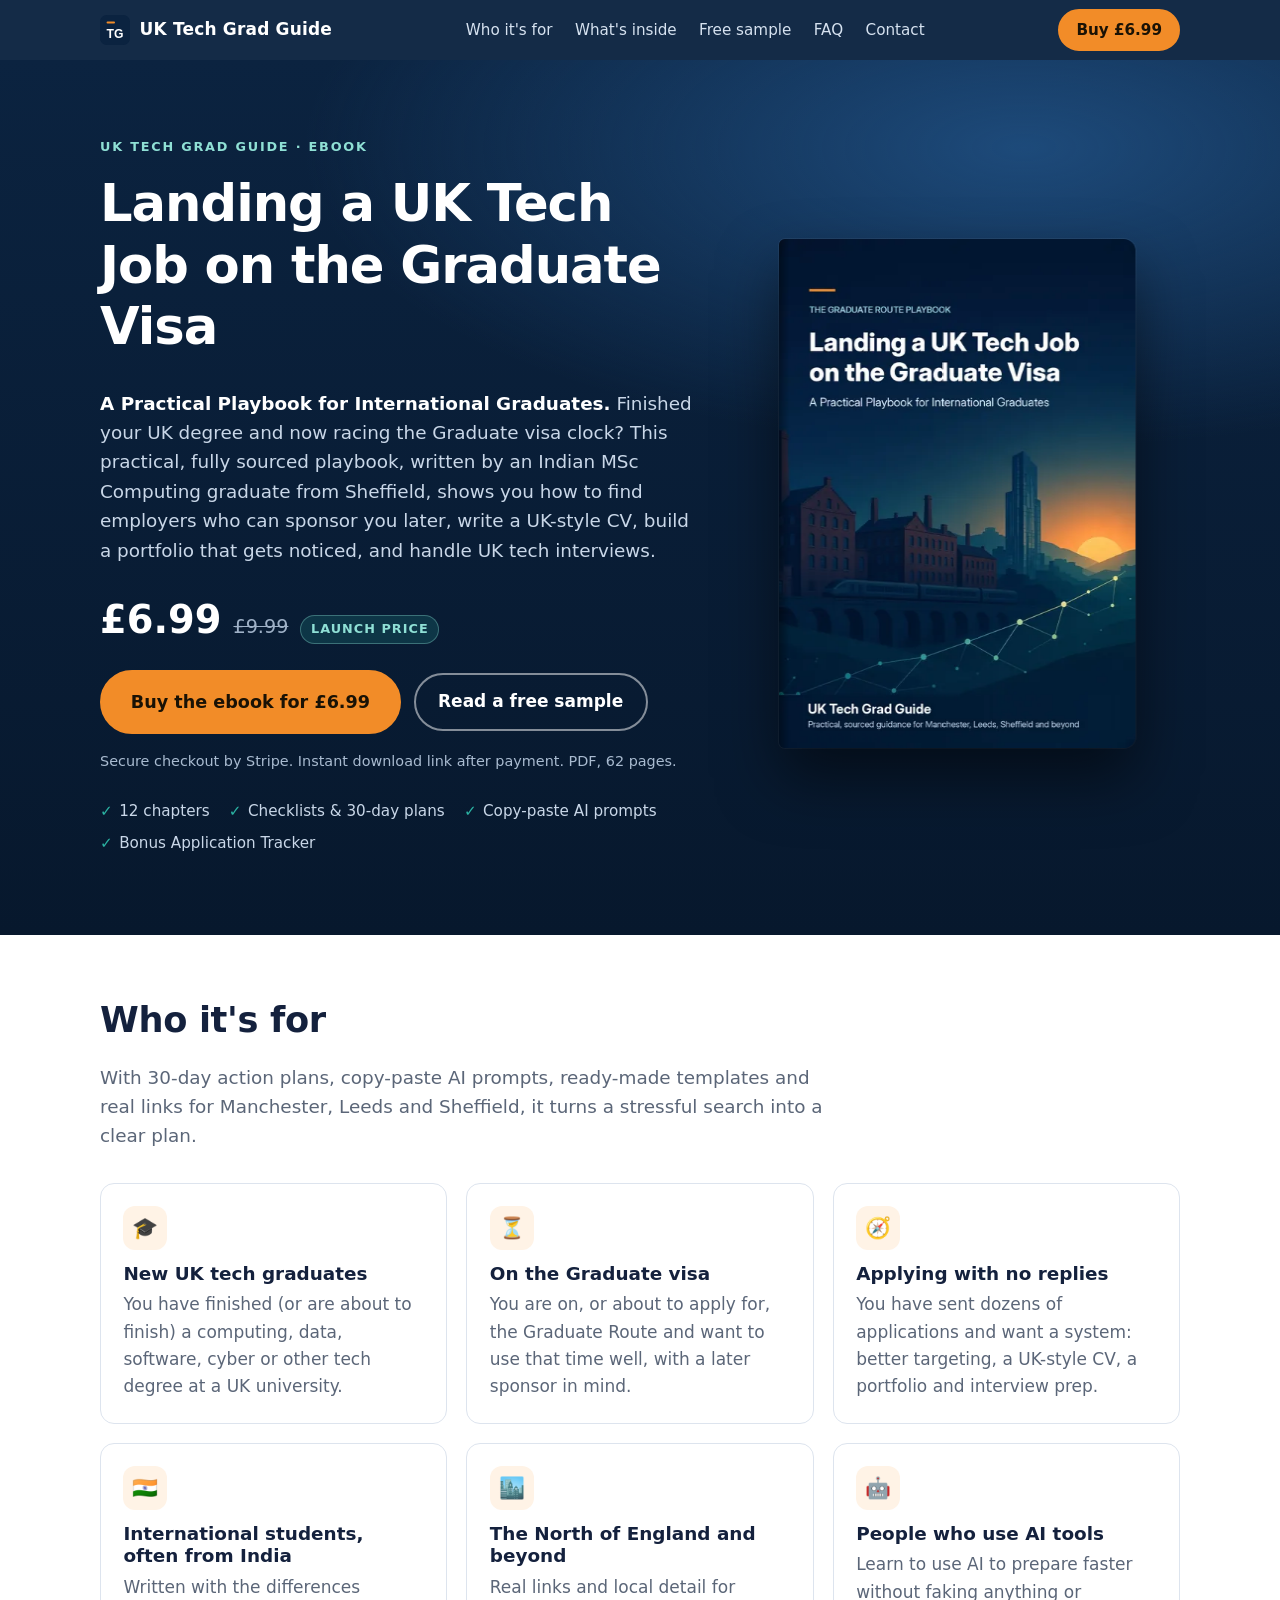
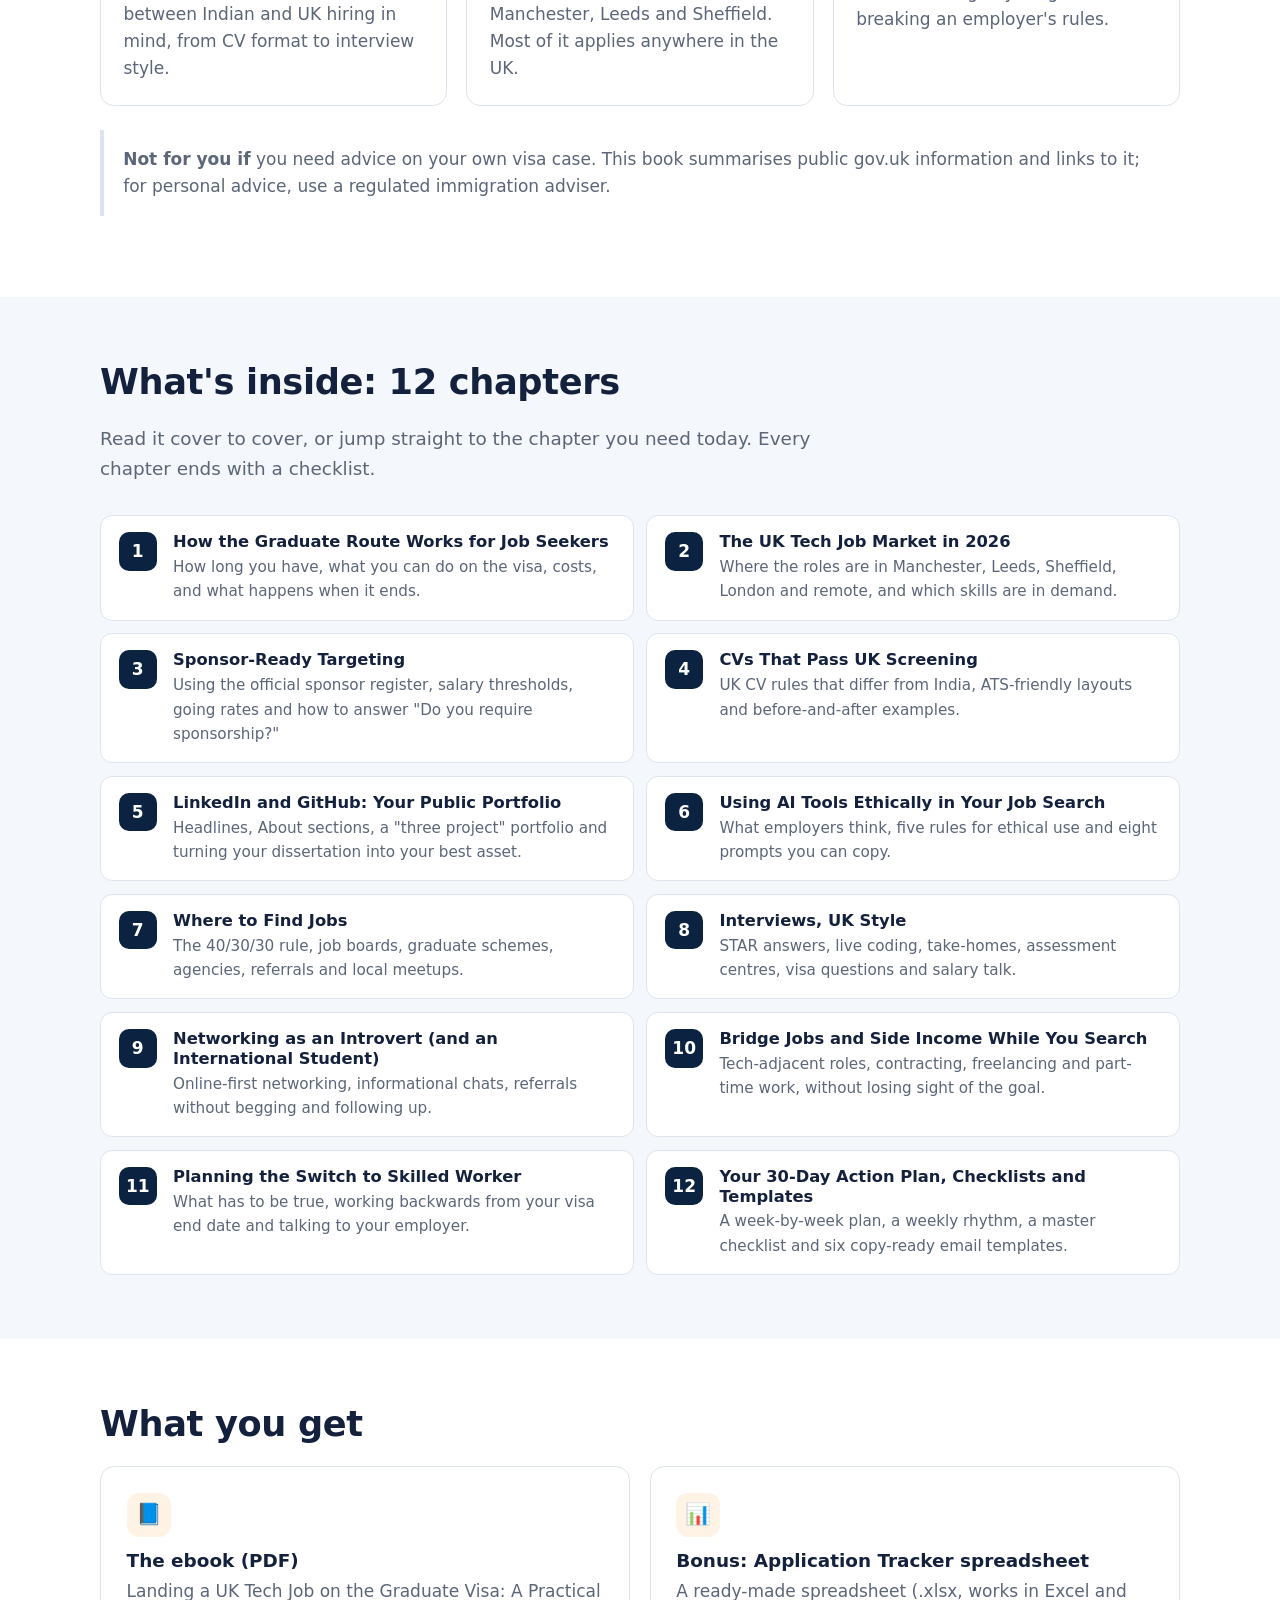
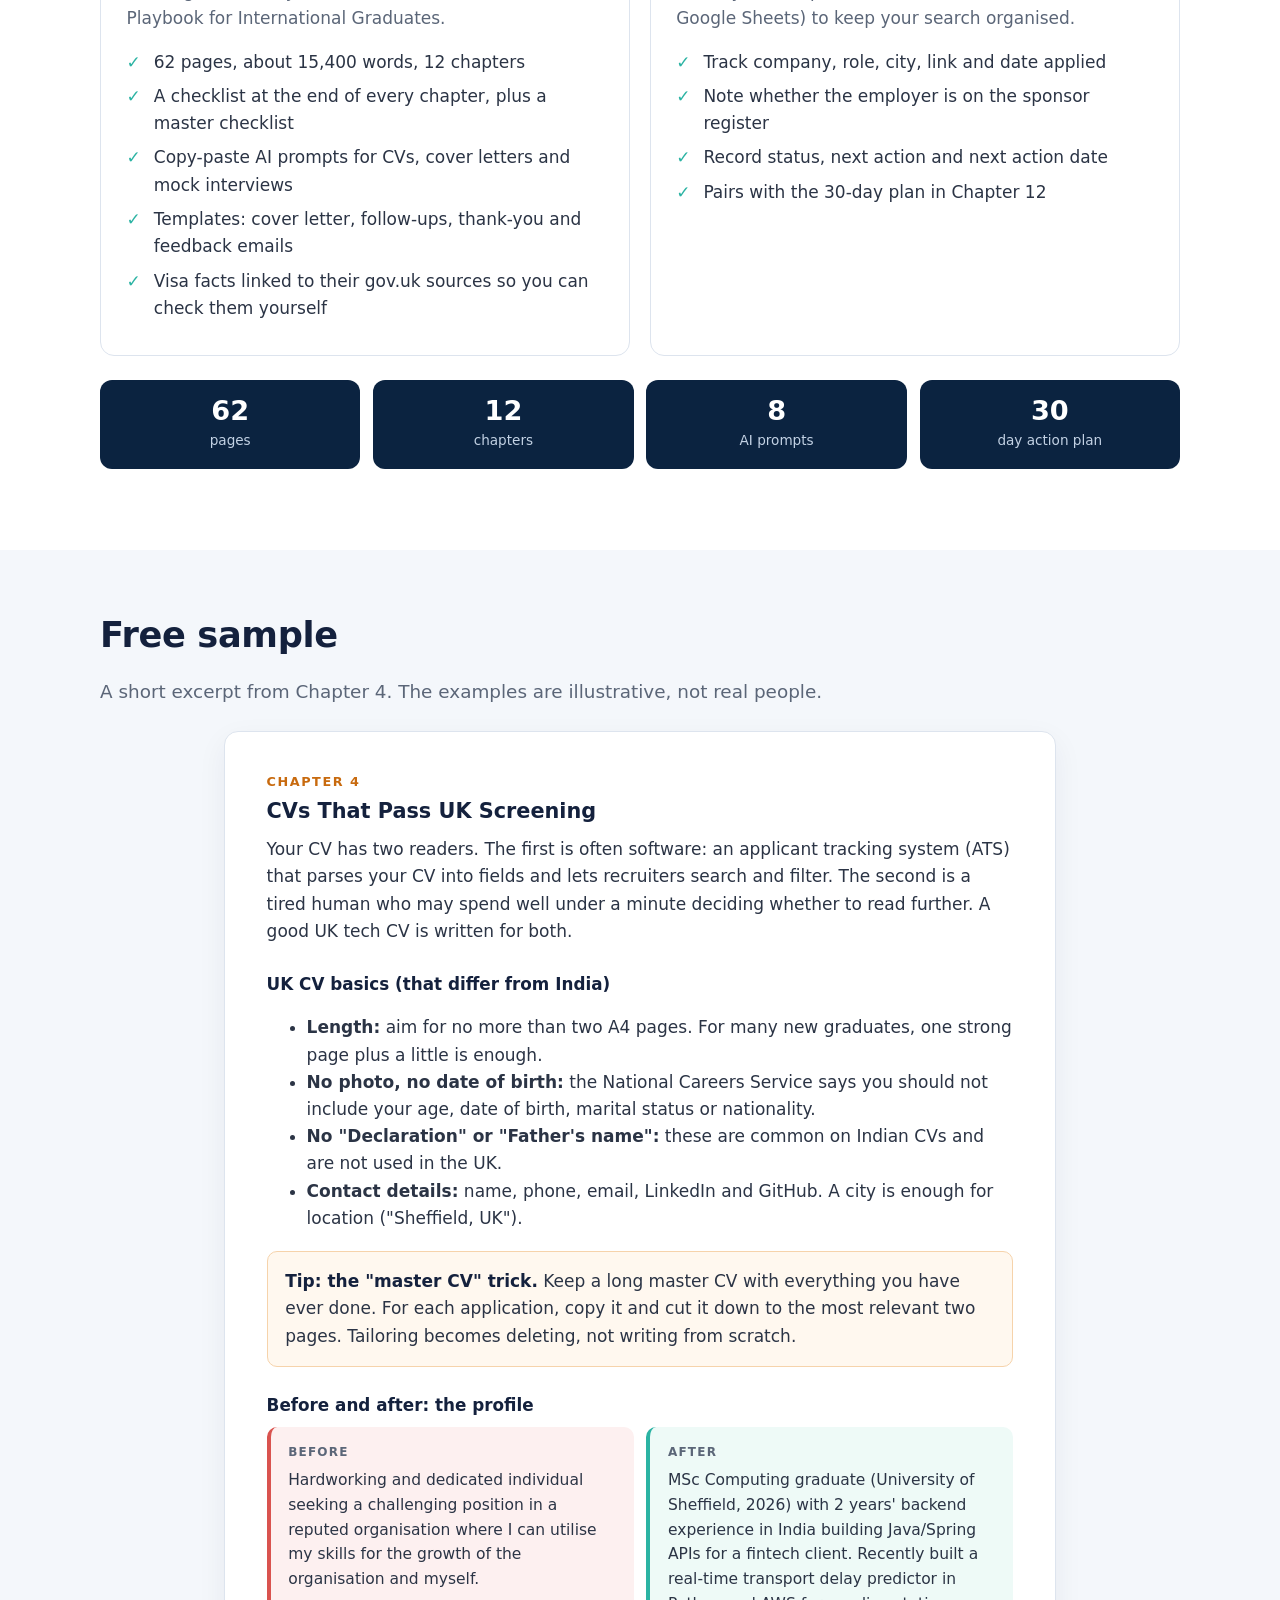
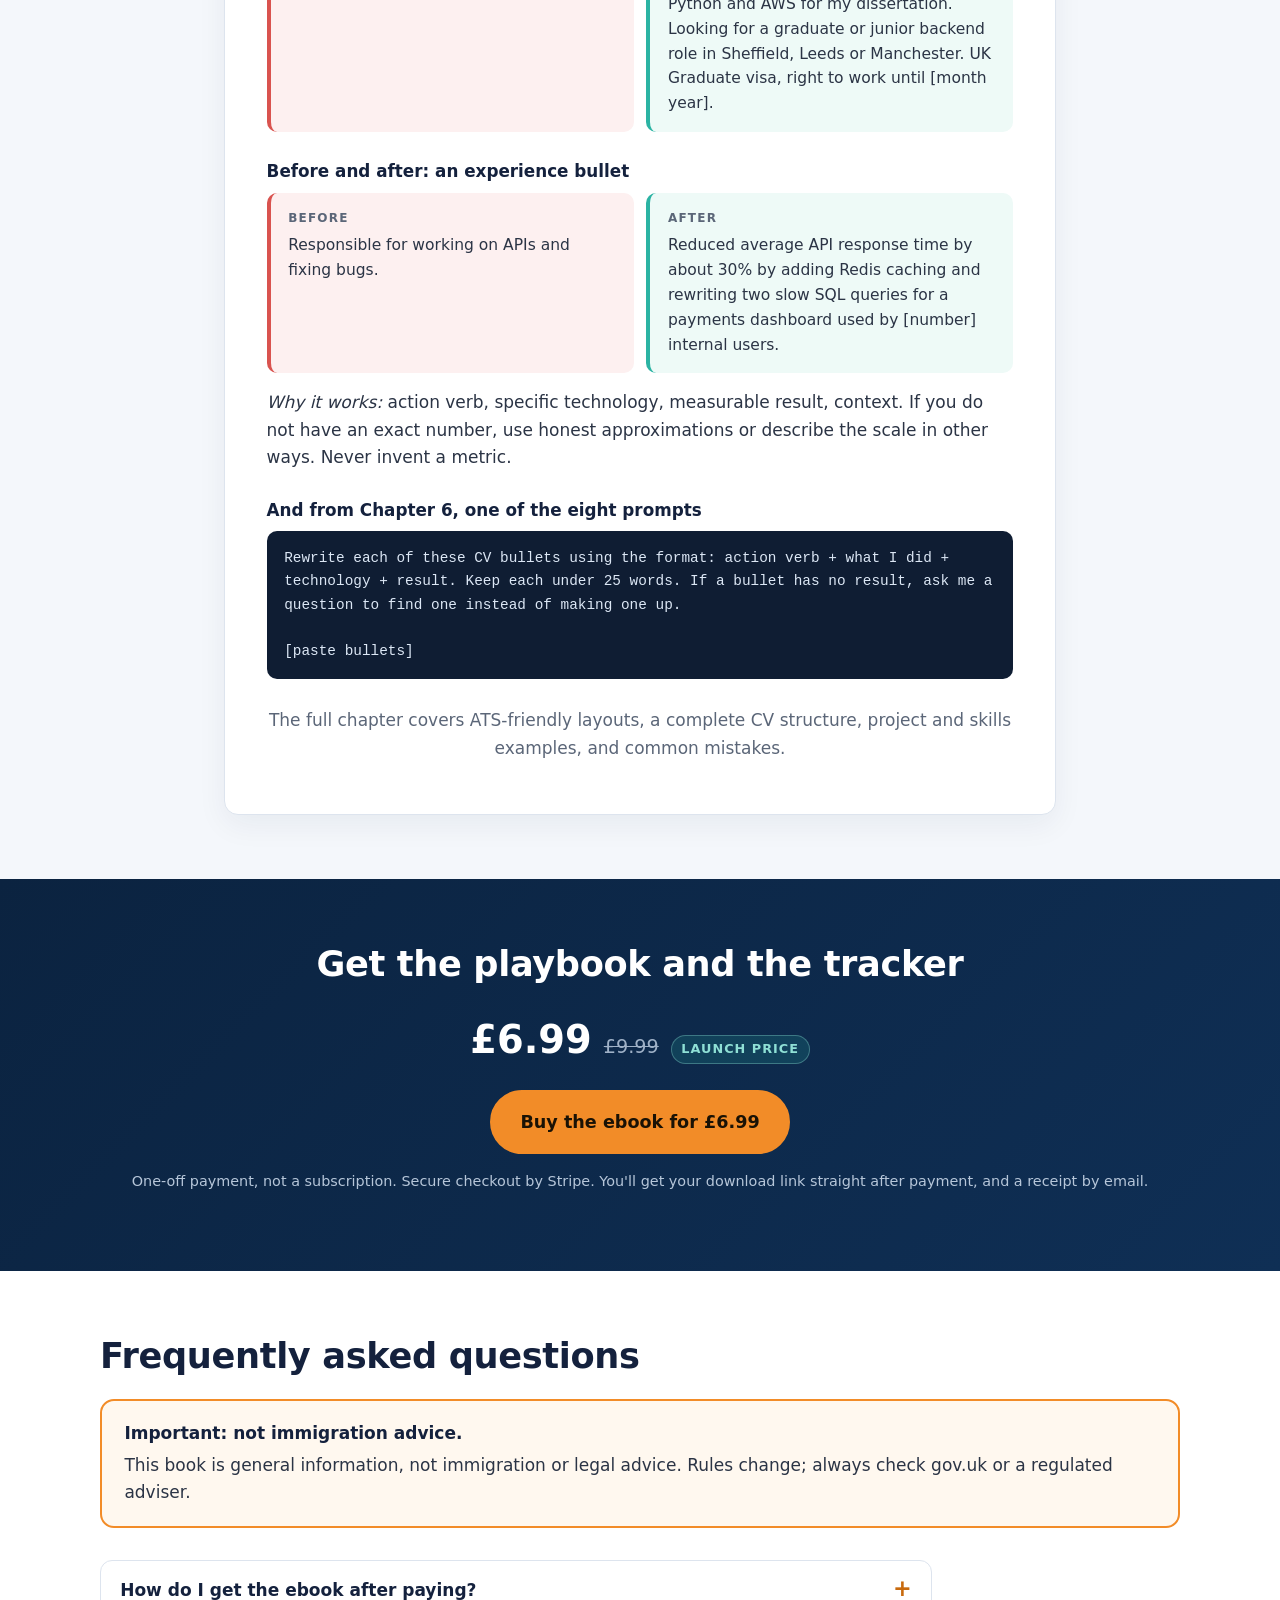
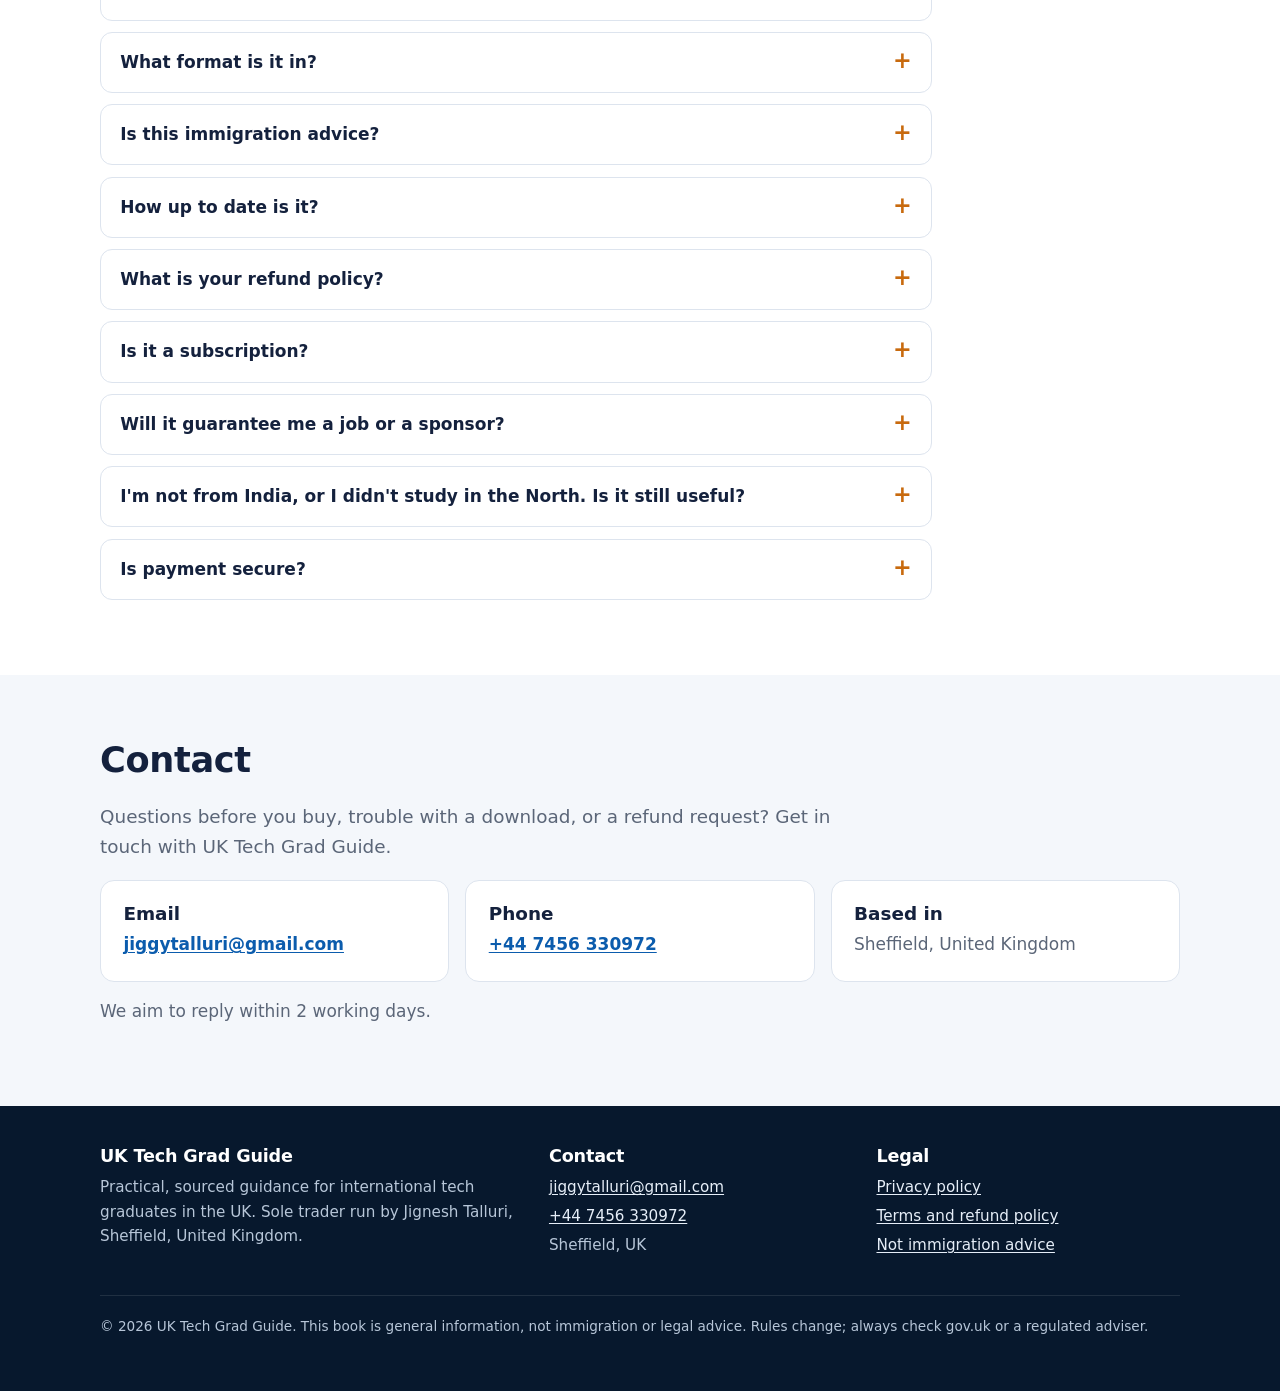
==== index.html @ 5eda6a31 "Publish the UK Tech Grad Guide static site at the repository root. Keep the Stripe and download plac" ====
<!DOCTYPE html>
<html lang="en-GB">
<head>
<meta charset="utf-8">
<meta name="viewport" content="width=device-width, initial-scale=1">
<title>UK Tech Grad Guide: Graduate Visa Tech Job Ebook</title>
<meta name="description" content="UK Tech Grad Guide: a practical, fully sourced 62-page ebook for international graduates looking for a UK tech job on the Graduate visa. CVs, portfolios, sponsors, interviews and 30-day plans. £6.99 launch price.">
<meta name="theme-color" content="#0b2340">
<link rel="icon" href="assets/favicon.svg" type="image/svg+xml">
<link rel="stylesheet" href="assets/style.css">
<link rel="preload" as="image" href="assets/cover-800.webp" imagesrcset="assets/cover-480.webp 480w, assets/cover-800.webp 800w" imagesizes="(min-width: 900px) 360px, 70vw">
<meta property="og:type" content="product">
<meta property="og:site_name" content="UK Tech Grad Guide">
<meta property="og:title" content="Landing a UK Tech Job on the Graduate Visa | UK Tech Grad Guide">
<meta property="og:description" content="A practical, fully sourced playbook for international graduates on the UK Graduate visa. 62-page PDF + Application Tracker.">
<meta property="og:image" content="https://jiggytalluri-debug.github.io/uktechgradguide/assets/og-image.jpg">
<meta name="twitter:card" content="summary_large_image">
<script type="application/ld+json">
{"@context":"https://schema.org","@type":"Product","name":"Landing a UK Tech Job on the Graduate Visa: A Practical Playbook for International Graduates","description":"62-page PDF ebook with 12 chapters, checklists, AI prompts, templates and a bonus Application Tracker spreadsheet.","image":"assets/cover-800.jpg","brand":{"@type":"Brand","name":"UK Tech Grad Guide"},"offers":{"@type":"Offer","price":"6.99","priceCurrency":"GBP","availability":"https://schema.org/InStock","url":"STRIPE_PAYMENT_LINK","seller":{"@type":"Organization","name":"UK Tech Grad Guide"}}}
</script>
</head>
<body>
<a class="skip" href="#main">Skip to content</a>

<header class="site-header">
  <div class="wrap">
    <a class="brand" href="#top" aria-label="UK Tech Grad Guide, home">
      <img src="assets/favicon.svg" alt="" width="30" height="30">
      <span>UK Tech Grad Guide</span>
    </a>
    <nav class="nav" aria-label="Main">
      <a href="#who">Who it's for</a>
      <a href="#inside">What's inside</a>
      <a href="#sample">Free sample</a>
      <a href="#faq">FAQ</a>
      <a href="#contact">Contact</a>
    </nav>
    <a class="btn btn-sm" href="STRIPE_PAYMENT_LINK">Buy £6.99</a>
  </div>
</header>

<main id="main">
<section class="hero" id="top" aria-labelledby="hero-title">
  <div class="wrap hero-grid">
    <div>
      <span class="eyebrow">UK Tech Grad Guide · Ebook</span>
      <h1 id="hero-title">Landing a UK Tech Job on the Graduate Visa</h1>
      <p class="sub"><span class="brandline">A Practical Playbook for International Graduates.</span> Finished your UK degree and now racing the Graduate visa clock? This practical, fully sourced playbook, written by an Indian MSc Computing graduate from Sheffield, shows you how to find employers who can sponsor you later, write a UK-style CV, build a portfolio that gets noticed, and handle UK tech interviews.</p>
      <div class="price">
        <span class="visually-hidden">Launch price £6.99, usual price £9.99.</span>
        <span class="now" aria-hidden="true">£6.99</span>
        <s class="was" aria-hidden="true">£9.99</s>
        <span class="tag" aria-hidden="true">Launch price</span>
      </div>
      <div class="cta-row">
        <a class="btn btn-lg" href="STRIPE_PAYMENT_LINK">Buy the ebook for £6.99</a>
        <a class="btn btn-ghost" href="#sample">Read a free sample</a>
      </div>
      <p class="fine">Secure checkout by Stripe. Instant download link after payment. PDF, 62 pages.</p>
      <ul class="hero-facts">
        <li>12 chapters</li>
        <li>Checklists &amp; 30-day plans</li>
        <li>Copy-paste AI prompts</li>
        <li>Bonus Application Tracker</li>
      </ul>
    </div>
    <div class="cover">
      <picture>
        <source type="image/webp" srcset="assets/cover-480.webp 480w, assets/cover-800.webp 800w" sizes="(min-width: 900px) 360px, 70vw">
        <img src="assets/cover-800.jpg" srcset="assets/cover-480.jpg 480w, assets/cover-800.jpg 800w" sizes="(min-width: 900px) 360px, 70vw" width="800" height="1131" alt="Ebook cover: Landing a UK Tech Job on the Graduate Visa, A Practical Playbook for International Graduates, by UK Tech Grad Guide. Illustration of northern English mill buildings, a train on a viaduct and a modern tower at sunset." fetchpriority="high">
      </picture>
    </div>
  </div>
</section>

<section id="who" aria-labelledby="who-title">
  <div class="wrap">
    <h2 id="who-title">Who it's for</h2>
    <p class="lead">With 30-day action plans, copy-paste AI prompts, ready-made templates and real links for Manchester, Leeds and Sheffield, it turns a stressful search into a clear plan.</p>
    <div class="grid grid-3 mt-2">
      <div class="card"><div class="icon" aria-hidden="true">🎓</div><h3>New UK tech graduates</h3><p>You have finished (or are about to finish) a computing, data, software, cyber or other tech degree at a UK university.</p></div>
      <div class="card"><div class="icon" aria-hidden="true">⏳</div><h3>On the Graduate visa</h3><p>You are on, or about to apply for, the Graduate Route and want to use that time well, with a later sponsor in mind.</p></div>
      <div class="card"><div class="icon" aria-hidden="true">🧭</div><h3>Applying with no replies</h3><p>You have sent dozens of applications and want a system: better targeting, a UK-style CV, a portfolio and interview prep.</p></div>
      <div class="card"><div class="icon" aria-hidden="true">🇮🇳</div><h3>International students, often from India</h3><p>Written with the differences between Indian and UK hiring in mind, from CV format to interview style.</p></div>
      <div class="card"><div class="icon" aria-hidden="true">🏙️</div><h3>The North of England and beyond</h3><p>Real links and local detail for Manchester, Leeds and Sheffield. Most of it applies anywhere in the UK.</p></div>
      <div class="card"><div class="icon" aria-hidden="true">🤖</div><h3>People who use AI tools</h3><p>Learn to use AI to prepare faster without faking anything or breaking an employer's rules.</p></div>
    </div>
    <p class="notfor"><strong>Not for you if</strong> you need advice on your own visa case. This book summarises public gov.uk information and links to it; for personal advice, use a regulated immigration adviser.</p>
  </div>
</section>

<section id="inside" class="section-soft" aria-labelledby="inside-title">
  <div class="wrap">
    <h2 id="inside-title">What's inside: 12 chapters</h2>
    <p class="lead">Read it cover to cover, or jump straight to the chapter you need today. Every chapter ends with a checklist.</p>
    <ol class="chapters">
      <li><span class="num" aria-hidden="true">1</span><div><h3>How the Graduate Route Works for Job Seekers</h3><p>How long you have, what you can do on the visa, costs, and what happens when it ends.</p></div></li>
      <li><span class="num" aria-hidden="true">2</span><div><h3>The UK Tech Job Market in 2026</h3><p>Where the roles are in Manchester, Leeds, Sheffield, London and remote, and which skills are in demand.</p></div></li>
      <li><span class="num" aria-hidden="true">3</span><div><h3>Sponsor-Ready Targeting</h3><p>Using the official sponsor register, salary thresholds, going rates and how to answer "Do you require sponsorship?"</p></div></li>
      <li><span class="num" aria-hidden="true">4</span><div><h3>CVs That Pass UK Screening</h3><p>UK CV rules that differ from India, ATS-friendly layouts and before-and-after examples.</p></div></li>
      <li><span class="num" aria-hidden="true">5</span><div><h3>LinkedIn and GitHub: Your Public Portfolio</h3><p>Headlines, About sections, a "three project" portfolio and turning your dissertation into your best asset.</p></div></li>
      <li><span class="num" aria-hidden="true">6</span><div><h3>Using AI Tools Ethically in Your Job Search</h3><p>What employers think, five rules for ethical use and eight prompts you can copy.</p></div></li>
      <li><span class="num" aria-hidden="true">7</span><div><h3>Where to Find Jobs</h3><p>The 40/30/30 rule, job boards, graduate schemes, agencies, referrals and local meetups.</p></div></li>
      <li><span class="num" aria-hidden="true">8</span><div><h3>Interviews, UK Style</h3><p>STAR answers, live coding, take-homes, assessment centres, visa questions and salary talk.</p></div></li>
      <li><span class="num" aria-hidden="true">9</span><div><h3>Networking as an Introvert (and an International Student)</h3><p>Online-first networking, informational chats, referrals without begging and following up.</p></div></li>
      <li><span class="num" aria-hidden="true">10</span><div><h3>Bridge Jobs and Side Income While You Search</h3><p>Tech-adjacent roles, contracting, freelancing and part-time work, without losing sight of the goal.</p></div></li>
      <li><span class="num" aria-hidden="true">11</span><div><h3>Planning the Switch to Skilled Worker</h3><p>What has to be true, working backwards from your visa end date and talking to your employer.</p></div></li>
      <li><span class="num" aria-hidden="true">12</span><div><h3>Your 30-Day Action Plan, Checklists and Templates</h3><p>A week-by-week plan, a weekly rhythm, a master checklist and six copy-ready email templates.</p></div></li>
    </ol>
  </div>
</section>

<section id="get" aria-labelledby="get-title">
  <div class="wrap">
    <h2 id="get-title">What you get</h2>
    <div class="get">
      <div class="card">
        <div class="icon" aria-hidden="true">📘</div>
        <h3>The ebook (PDF)</h3>
        <p>Landing a UK Tech Job on the Graduate Visa: A Practical Playbook for International Graduates.</p>
        <ul class="checks">
          <li>62 pages, about 15,400 words, 12 chapters</li>
          <li>A checklist at the end of every chapter, plus a master checklist</li>
          <li>Copy-paste AI prompts for CVs, cover letters and mock interviews</li>
          <li>Templates: cover letter, follow-ups, thank-you and feedback emails</li>
          <li>Visa facts linked to their gov.uk sources so you can check them yourself</li>
        </ul>
      </div>
      <div class="card">
        <div class="icon" aria-hidden="true">📊</div>
        <h3>Bonus: Application Tracker spreadsheet</h3>
        <p>A ready-made spreadsheet (.xlsx, works in Excel and Google Sheets) to keep your search organised.</p>
        <ul class="checks">
          <li>Track company, role, city, link and date applied</li>
          <li>Note whether the employer is on the sponsor register</li>
          <li>Record status, next action and next action date</li>
          <li>Pairs with the 30-day plan in Chapter 12</li>
        </ul>
      </div>
    </div>
    <ul class="stats">
      <li class="stat"><b>62</b><span>pages</span></li>
      <li class="stat"><b>12</b><span>chapters</span></li>
      <li class="stat"><b>8</b><span>AI prompts</span></li>
      <li class="stat"><b>30</b><span>day action plan</span></li>
    </ul>
  </div>
</section>

<section id="sample" class="section-soft" aria-labelledby="sample-title">
  <div class="wrap">
    <h2 id="sample-title">Free sample</h2>
    <p class="lead">A short excerpt from Chapter 4. The examples are illustrative, not real people.</p>
    <article class="sample">
      <span class="chap">Chapter 4</span>
      <h3>CVs That Pass UK Screening</h3>
      <p>Your CV has two readers. The first is often software: an applicant tracking system (ATS) that parses your CV into fields and lets recruiters search and filter. The second is a tired human who may spend well under a minute deciding whether to read further. A good UK tech CV is written for both.</p>
      <h4>UK CV basics (that differ from India)</h4>
      <ul>
        <li><strong>Length:</strong> aim for no more than two A4 pages. For many new graduates, one strong page plus a little is enough.</li>
        <li><strong>No photo, no date of birth:</strong> the National Careers Service says you should not include your age, date of birth, marital status or nationality.</li>
        <li><strong>No "Declaration" or "Father's name":</strong> these are common on Indian CVs and are not used in the UK.</li>
        <li><strong>Contact details:</strong> name, phone, email, LinkedIn and GitHub. A city is enough for location ("Sheffield, UK").</li>
      </ul>
      <div class="callout"><strong>Tip: the "master CV" trick.</strong> Keep a long master CV with everything you have ever done. For each application, copy it and cut it down to the most relevant two pages. Tailoring becomes deleting, not writing from scratch.</div>
      <h4>Before and after: the profile</h4>
      <div class="ba">
        <blockquote class="before"><span class="lbl">Before</span>Hardworking and dedicated individual seeking a challenging position in a reputed organisation where I can utilise my skills for the growth of the organisation and myself.</blockquote>
        <blockquote class="after"><span class="lbl">After</span>MSc Computing graduate (University of Sheffield, 2026) with 2 years' backend experience in India building Java/Spring APIs for a fintech client. Recently built a real-time transport delay predictor in Python and AWS for my dissertation. Looking for a graduate or junior backend role in Sheffield, Leeds or Manchester. UK Graduate visa, right to work until [month year].</blockquote>
      </div>
      <h4>Before and after: an experience bullet</h4>
      <div class="ba">
        <blockquote class="before"><span class="lbl">Before</span>Responsible for working on APIs and fixing bugs.</blockquote>
        <blockquote class="after"><span class="lbl">After</span>Reduced average API response time by about 30% by adding Redis caching and rewriting two slow SQL queries for a payments dashboard used by [number] internal users.</blockquote>
      </div>
      <p class="mt-1"><em>Why it works:</em> action verb, specific technology, measurable result, context. If you do not have an exact number, use honest approximations or describe the scale in other ways. Never invent a metric.</p>
      <h4>And from Chapter 6, one of the eight prompts</h4>
      <div class="prompt">Rewrite each of these CV bullets using the format: action verb + what I did + technology + result. Keep each under 25 words. If a bullet has no result, ask me a question to find one instead of making one up.

[paste bullets]</div>
      <p class="sample-end">The full chapter covers ATS-friendly layouts, a complete CV structure, project and skills examples, and common mistakes.</p>
    </article>
  </div>
</section>

<section class="buy-band" aria-labelledby="buy-title">
  <div class="wrap">
    <h2 id="buy-title">Get the playbook and the tracker</h2>
    <div class="price">
        <span class="visually-hidden">Launch price £6.99, usual price £9.99.</span>
      <span class="now" aria-hidden="true">£6.99</span>
      <s class="was" aria-hidden="true">£9.99</s>
      <span class="tag" aria-hidden="true">Launch price</span>
    </div>
    <a class="btn btn-lg" href="STRIPE_PAYMENT_LINK">Buy the ebook for £6.99</a>
    <p class="fine">One-off payment, not a subscription. Secure checkout by Stripe. You'll get your download link straight after payment, and a receipt by email.</p>
  </div>
</section>

<section id="faq" aria-labelledby="faq-title">
  <div class="wrap">
    <h2 id="faq-title">Frequently asked questions</h2>
    <div class="disclaimer">
      <strong>Important: not immigration advice.</strong>
      <p>This book is general information, not immigration or legal advice. Rules change; always check gov.uk or a regulated adviser.</p>
    </div>
    <div class="faq">
      <details>
        <summary>How do I get the ebook after paying?</summary>
        <div class="ans"><p>Straight after payment you're taken to a thank-you page with your download link for the PDF and the Application Tracker. Stripe also emails you a receipt. Save the files once downloaded. If you lose the link or anything goes wrong, email us with your receipt and we'll send it again.</p></div>
      </details>
      <details>
        <summary>What format is it in?</summary>
        <div class="ans"><p>The ebook is a 62-page PDF that works on phones, tablets, laptops and e-readers that open PDFs. The bonus tracker is an .xlsx spreadsheet that opens in Excel, Google Sheets, Numbers or LibreOffice.</p></div>
      </details>
      <details>
        <summary>Is this immigration advice?</summary>
        <div class="ans"><p>No. This book is general information, not immigration or legal advice. Rules change; always check gov.uk or a regulated adviser. In the UK only regulated advisers can advise on your individual case; you can find one at <a href="https://www.gov.uk/find-an-immigration-adviser">gov.uk/find-an-immigration-adviser</a>.</p></div>
      </details>
      <details>
        <summary>How up to date is it?</summary>
        <div class="ans"><p>Visa figures such as salary thresholds, fees and visa lengths were checked against gov.uk in October 2026, and each one links to its source. Rules can change at short notice, so always check the linked page before you act.</p></div>
      </details>
      <details>
        <summary>What is your refund policy?</summary>
        <div class="ans"><p>If the file is faulty, won't open or isn't as described, we'll fix it or give you a full refund. We also offer a 14-day money-back guarantee: if you're not happy, email us within 14 days of purchase and we'll refund you in full. Full details are in our <a href="terms.html#refunds">Terms and refund policy</a>.</p></div>
      </details>
      <details>
        <summary>Is it a subscription?</summary>
        <div class="ans"><p>No. It's a single one-off payment. There are no recurring charges.</p></div>
      </details>
      <details>
        <summary>Will it guarantee me a job or a sponsor?</summary>
        <div class="ans"><p>No book can do that. It gives you a clear, sourced plan and tools to make your search more effective; the results depend on your skills, the market and the effort you put in.</p></div>
      </details>
      <details>
        <summary>I'm not from India, or I didn't study in the North. Is it still useful?</summary>
        <div class="ans"><p>Yes. Most of the book applies to any international tech graduate in the UK. The local links focus on Manchester, Leeds and Sheffield, but the method works anywhere.</p></div>
      </details>
      <details>
        <summary>Is payment secure?</summary>
        <div class="ans"><p>Payments are processed by Stripe. We never see or store your card details. You can pay by card and, where available, Apple Pay or Google Pay.</p></div>
      </details>
    </div>
  </div>
</section>

<section id="contact" class="section-soft" aria-labelledby="contact-title">
  <div class="wrap">
    <h2 id="contact-title">Contact</h2>
    <p class="lead">Questions before you buy, trouble with a download, or a refund request? Get in touch with UK Tech Grad Guide.</p>
    <div class="contact-grid">
      <div class="card"><h3>Email</h3><p><a href="mailto:jiggytalluri@gmail.com">jiggytalluri@gmail.com</a></p></div>
      <div class="card"><h3>Phone</h3><p><a href="tel:+447456330972">+44&nbsp;7456&nbsp;330972</a></p></div>
      <div class="card"><h3>Based in</h3><p>Sheffield, United Kingdom</p></div>
    </div>
    <p class="mt-1 muted">We aim to reply within 2 working days.</p>
  </div>
</section>
</main>

<footer class="site-footer">
  <div class="wrap">
    <div class="foot-grid">
      <div>
        <h2>UK Tech Grad Guide</h2>
        <p>Practical, sourced guidance for international tech graduates in the UK. Sole trader run by Jignesh Talluri, Sheffield, United Kingdom.</p>
      </div>
      <div>
        <h2>Contact</h2>
        <ul>
          <li><a href="mailto:jiggytalluri@gmail.com">jiggytalluri@gmail.com</a></li>
          <li><a href="tel:+447456330972">+44&nbsp;7456&nbsp;330972</a></li>
          <li>Sheffield, UK</li>
        </ul>
      </div>
      <div>
        <h2>Legal</h2>
        <ul>
          <li><a href="privacy.html">Privacy policy</a></li>
          <li><a href="terms.html">Terms and refund policy</a></li>
          <li><a href="#faq">Not immigration advice</a></li>
        </ul>
      </div>
    </div>
    <p class="copyright">© <span id="yr">2026</span> UK Tech Grad Guide. This book is general information, not immigration or legal advice. Rules change; always check gov.uk or a regulated adviser.</p>
  </div>
</footer>

<div class="mobile-buy" id="mobileBuy" aria-hidden="true">
  <span class="p">£6.99<s>£9.99</s></span>
  <a class="btn btn-sm" href="STRIPE_PAYMENT_LINK" tabindex="-1">Buy the ebook</a>
</div>

<script src="assets/site.js" defer></script>
</body>
</html>
---- assets/style.css ----
:root{
  --navy:#0b2340;--navy-2:#0f2f55;--ink:#14213d;--text:#2b3445;--muted:#5b6678;
  --bg:#ffffff;--soft:#f4f7fb;--line:#dde4ee;--accent:#f28c28;--accent-dk:#c86a0e;
  --teal:#2bb3a3;--radius:14px;--maxw:1120px;
  --font:system-ui,-apple-system,"Segoe UI",Roboto,"Inter","Helvetica Neue",Arial,sans-serif;
}
*,*::before,*::after{box-sizing:border-box}
html{scroll-behavior:smooth;-webkit-text-size-adjust:100%}
@media (prefers-reduced-motion:reduce){html{scroll-behavior:auto}*{transition:none!important}}
body{margin:0;font-family:var(--font);color:var(--text);background:var(--bg);line-height:1.6;font-size:1.0625rem}
img{max-width:100%;height:auto;display:block}
a{color:#0b5cad;text-underline-offset:2px}
a:hover{color:#063f78}
:focus-visible{outline:3px solid var(--accent);outline-offset:3px;border-radius:4px}
h1,h2,h3{color:var(--ink);line-height:1.2;margin:0 0 .6em}
h1{font-size:clamp(2rem,5.5vw,3.2rem);letter-spacing:-.02em}
h2{font-size:clamp(1.6rem,3.6vw,2.2rem);letter-spacing:-.01em}
h3{font-size:1.15rem}
p{margin:0 0 1em}
.wrap{max-width:var(--maxw);margin:0 auto;padding:0 1.25rem}
.skip{position:absolute;left:-999px;top:0;background:#fff;padding:.6rem 1rem;z-index:100}
.skip:focus{left:1rem;top:1rem}
.visually-hidden{position:absolute!important;width:1px;height:1px;overflow:hidden;clip:rect(0 0 0 0);white-space:nowrap}

/* header */
.site-header{position:sticky;top:0;z-index:50;background:rgba(11,35,64,.96);backdrop-filter:saturate(1.4) blur(6px);color:#fff}
.site-header .wrap{display:flex;align-items:center;justify-content:space-between;gap:1rem;min-height:60px}
.brand{display:flex;align-items:center;gap:.6rem;color:#fff;text-decoration:none;font-weight:800;letter-spacing:.01em}
.brand:hover{color:#fff}
.brand img{width:30px;height:30px}
.nav{display:none;gap:1.4rem}
.nav a{color:#d6e2f0;text-decoration:none;font-size:.95rem}
.nav a:hover{color:#fff}
@media (min-width:860px){.nav{display:flex}}

/* buttons */
.btn{display:inline-flex;align-items:center;justify-content:center;gap:.5rem;background:var(--accent);color:#1a1205;font-weight:800;text-decoration:none;padding:.85rem 1.4rem;border-radius:999px;border:2px solid var(--accent);transition:transform .15s,background .15s;min-height:48px}
.btn:hover{background:#ff9d3d;color:#1a1205;transform:translateY(-1px)}
.btn-sm{padding:.45rem 1rem;min-height:40px;font-size:.95rem}
.btn-ghost{background:transparent;color:#fff;border-color:rgba(255,255,255,.5)}
.btn-ghost:hover{background:rgba(255,255,255,.1);color:#fff}
.btn-lg{font-size:1.1rem;padding:1rem 1.8rem}

/* hero */
.hero{background:radial-gradient(1200px 500px at 80% 10%,#1d4a7a 0%,transparent 60%),linear-gradient(180deg,var(--navy) 0%,#07182d 100%);color:#e6eef8;padding:3rem 0 3.5rem;overflow:hidden}
.hero-grid{display:grid;gap:2.5rem;align-items:center}
@media (min-width:900px){.hero-grid{grid-template-columns:1.15fr .85fr}.hero{padding:4.5rem 0 5rem}}
.eyebrow{display:inline-block;font-size:.8rem;font-weight:800;letter-spacing:.14em;text-transform:uppercase;color:#8fe0d5;margin-bottom:1rem}
.hero h1{color:#fff}
.hero .sub{font-size:1.15rem;color:#c9d7e8;max-width:40rem}
.hero .brandline{font-weight:700;color:#fff}
.price{display:flex;align-items:baseline;gap:.75rem;flex-wrap:wrap;margin:1.5rem 0 1.2rem}
.price .now{font-size:2.4rem;font-weight:900;color:#fff}
.price .was{font-size:1.2rem;color:#9fb1c7}
.price .tag{font-size:.8rem;font-weight:800;text-transform:uppercase;letter-spacing:.08em;background:rgba(43,179,163,.18);color:#8fe0d5;border:1px solid rgba(143,224,213,.35);padding:.2rem .6rem;border-radius:999px}
.cta-row{display:flex;flex-wrap:wrap;gap:.8rem;align-items:center}
.fine{font-size:.9rem;color:#a9bbd0;margin-top:1rem}
.hero-facts{list-style:none;padding:0;margin:1.6rem 0 0;display:flex;flex-wrap:wrap;gap:.5rem 1.2rem;font-size:.95rem;color:#c9d7e8}
.hero-facts li::before{content:"✓";color:var(--teal);font-weight:900;margin-right:.4rem}
.cover{position:relative;max-width:360px;margin:0 auto;perspective:1200px}
.cover picture,.cover img{border-radius:6px 12px 12px 6px}
.cover img{box-shadow:0 30px 60px rgba(0,0,0,.5),0 0 0 1px rgba(255,255,255,.06);transform:rotateY(-8deg);transform-origin:left center}
.cover::before{content:"";position:absolute;left:0;top:0;bottom:0;width:10px;background:linear-gradient(90deg,rgba(0,0,0,.35),transparent);z-index:2;border-radius:6px 0 0 6px}

/* sections */
section{padding:4rem 0}
.section-soft{background:var(--soft)}
.lead{font-size:1.15rem;color:var(--muted);max-width:46rem}
.grid{display:grid;gap:1.2rem}
@media (min-width:700px){.grid-2{grid-template-columns:repeat(2,1fr)}.grid-3{grid-template-columns:repeat(3,1fr)}}
.card{background:#fff;border:1px solid var(--line);border-radius:var(--radius);padding:1.4rem}
.card h3{margin-bottom:.4rem}
.card p{margin:0;color:var(--muted)}
.icon{width:44px;height:44px;border-radius:12px;display:grid;place-items:center;background:#fff3e6;color:var(--accent-dk);font-size:1.3rem;margin-bottom:.8rem}
.notfor{margin-top:1.5rem;padding:1rem 1.2rem;border-left:4px solid var(--line);color:var(--muted);background:#fff;border-radius:0 10px 10px 0}

/* chapters */
.chapters{list-style:none;padding:0;margin:2rem 0 0;display:grid;gap:.8rem;counter-reset:ch}
@media (min-width:800px){.chapters{grid-template-columns:repeat(2,1fr)}}
.chapters li{display:flex;gap:1rem;background:#fff;border:1px solid var(--line);border-radius:12px;padding:1rem 1.1rem}
.chapters .num{flex:0 0 auto;width:2.4rem;height:2.4rem;border-radius:10px;background:var(--navy);color:#fff;display:grid;place-items:center;font-weight:800}
.chapters h3{font-size:1.02rem;margin:0 0 .2rem}
.chapters p{margin:0;font-size:.95rem;color:var(--muted)}

/* what you get */
.get{display:grid;gap:1.2rem}
@media (min-width:800px){.get{grid-template-columns:1fr 1fr}}
.get .card{padding:1.6rem}
.checks{list-style:none;padding:0;margin:1rem 0 0}
.checks li{padding-left:1.7rem;position:relative;margin:.45rem 0}
.checks li::before{content:"✓";position:absolute;left:0;color:var(--teal);font-weight:900}
.stats{display:grid;grid-template-columns:repeat(2,1fr);gap:.8rem;margin-top:1.5rem}
@media (min-width:700px){.stats{grid-template-columns:repeat(4,1fr)}}
.stat{background:var(--navy);color:#fff;border-radius:12px;padding:1rem;text-align:center}
.stat b{display:block;font-size:1.7rem;line-height:1.1}
.stat span{font-size:.85rem;color:#c3d2e4}

/* sample */
.sample{background:#fff;border:1px solid var(--line);border-radius:var(--radius);padding:1.5rem;max-width:52rem;margin:1.5rem auto 0;box-shadow:0 10px 30px rgba(20,33,61,.06)}
@media (min-width:700px){.sample{padding:2.2rem 2.6rem}}
.sample .chap{font-size:.8rem;font-weight:800;letter-spacing:.12em;text-transform:uppercase;color:var(--accent-dk)}
.sample h3{font-size:1.3rem;margin-top:.3rem}
.sample h4{margin:1.6rem 0 .5rem;color:var(--ink);font-size:1.05rem}
.ba{display:grid;gap:.8rem}
@media (min-width:700px){.ba{grid-template-columns:1fr 1fr}}
.ba blockquote{margin:0;padding:1rem 1.1rem;border-radius:10px;font-size:.97rem}
.ba .before{background:#fdf0f0;border-left:4px solid #d9534f}
.ba .after{background:#eefaf7;border-left:4px solid var(--teal)}
.ba .lbl{display:block;font-size:.75rem;font-weight:800;letter-spacing:.1em;text-transform:uppercase;margin-bottom:.35rem;color:var(--muted)}
.callout{background:#fff8ef;border:1px solid #f6d3ab;border-radius:10px;padding:1rem 1.1rem;margin:1.2rem 0}
.callout strong{color:var(--ink)}
.prompt{background:#0f1d33;color:#dce7f5;border-radius:10px;padding:1rem 1.1rem;font-family:ui-monospace,SFMono-Regular,Menlo,Consolas,monospace;font-size:.9rem;white-space:pre-wrap;overflow-wrap:anywhere}
.sample-end{text-align:center;margin-top:1.8rem;color:var(--muted)}

/* buy band */
.buy-band{background:linear-gradient(135deg,var(--navy) 0%,var(--navy-2) 100%);color:#e6eef8;text-align:center}
.buy-band h2{color:#fff}
.buy-band .price{justify-content:center}
.buy-band .fine{color:#b6c6d9}

/* disclaimer */
.disclaimer{background:#fff8ef;border:2px solid var(--accent);border-radius:var(--radius);padding:1.2rem 1.4rem;margin:0 0 2rem}
.disclaimer p{margin:.3rem 0 0}
.disclaimer strong{color:var(--ink)}

/* faq */
.faq{max-width:52rem}
.faq details{border:1px solid var(--line);border-radius:12px;background:#fff;margin:.7rem 0}
.faq summary{cursor:pointer;padding:1rem 1.2rem;font-weight:700;color:var(--ink);list-style:none;display:flex;justify-content:space-between;gap:1rem}
.faq summary::-webkit-details-marker{display:none}
.faq summary::after{content:"+";font-size:1.4rem;line-height:1;color:var(--accent-dk)}
.faq details[open] summary::after{content:"–"}
.faq .ans{padding:0 1.2rem 1.1rem;color:var(--text)}
.faq .ans p:last-child{margin:0}

/* contact */
.contact-grid{display:grid;gap:1rem}
@media (min-width:700px){.contact-grid{grid-template-columns:repeat(3,1fr)}}
.contact-grid .card a{font-weight:700;word-break:break-word}

/* footer */
.site-footer{background:#07182d;color:#b7c6d8;padding:2.5rem 0;font-size:.95rem}
.site-footer a{color:#e6eef8}
.foot-grid{display:grid;gap:1.5rem}
@media (min-width:800px){.foot-grid{grid-template-columns:1.4fr 1fr 1fr}}
.site-footer h2{font-size:1.1rem;color:#fff;margin-bottom:.5rem}
.site-footer ul{list-style:none;padding:0;margin:0}
.site-footer li{margin:.3rem 0}
.copyright{border-top:1px solid rgba(255,255,255,.1);margin-top:2rem;padding-top:1.2rem;font-size:.85rem}

/* sticky mobile buy */
.mobile-buy{position:fixed;left:0;right:0;bottom:0;z-index:40;background:rgba(7,24,45,.97);padding:.6rem 1rem calc(.6rem + env(safe-area-inset-bottom));display:flex;align-items:center;justify-content:space-between;gap:1rem;color:#fff;transform:translateY(110%);transition:transform .25s}
.mobile-buy.show{transform:none}
.mobile-buy .p{font-weight:800}
.mobile-buy .p s{color:#9fb1c7;font-weight:400;margin-left:.3rem;font-size:.9rem}
@media (min-width:860px){.mobile-buy{display:none}}

/* legal pages */
.legal{padding:3rem 0 4rem}
.legal .wrap{max-width:48rem}
.legal h1{font-size:clamp(1.8rem,4vw,2.4rem)}
.legal h2{font-size:1.3rem;margin-top:2rem}
.legal .updated{color:var(--muted)}
.thanks{padding:4rem 0;text-align:center}
.thanks .wrap{max-width:40rem}
.thanks .tick{width:72px;height:72px;border-radius:50%;background:#eefaf7;color:var(--teal);display:grid;place-items:center;font-size:2.2rem;margin:0 auto 1.2rem;border:2px solid var(--teal)}
.thanks .card{text-align:left;margin-top:2rem}
.mt-1{margin-top:1rem}.mt-15{margin-top:1.5rem}.mt-2{margin-top:2rem}
.muted{color:var(--muted)}.center{margin-left:auto;margin-right:auto}.left{text-align:left}
.h-sm{font-size:1.15rem}
ul.stats{list-style:none;padding:0}
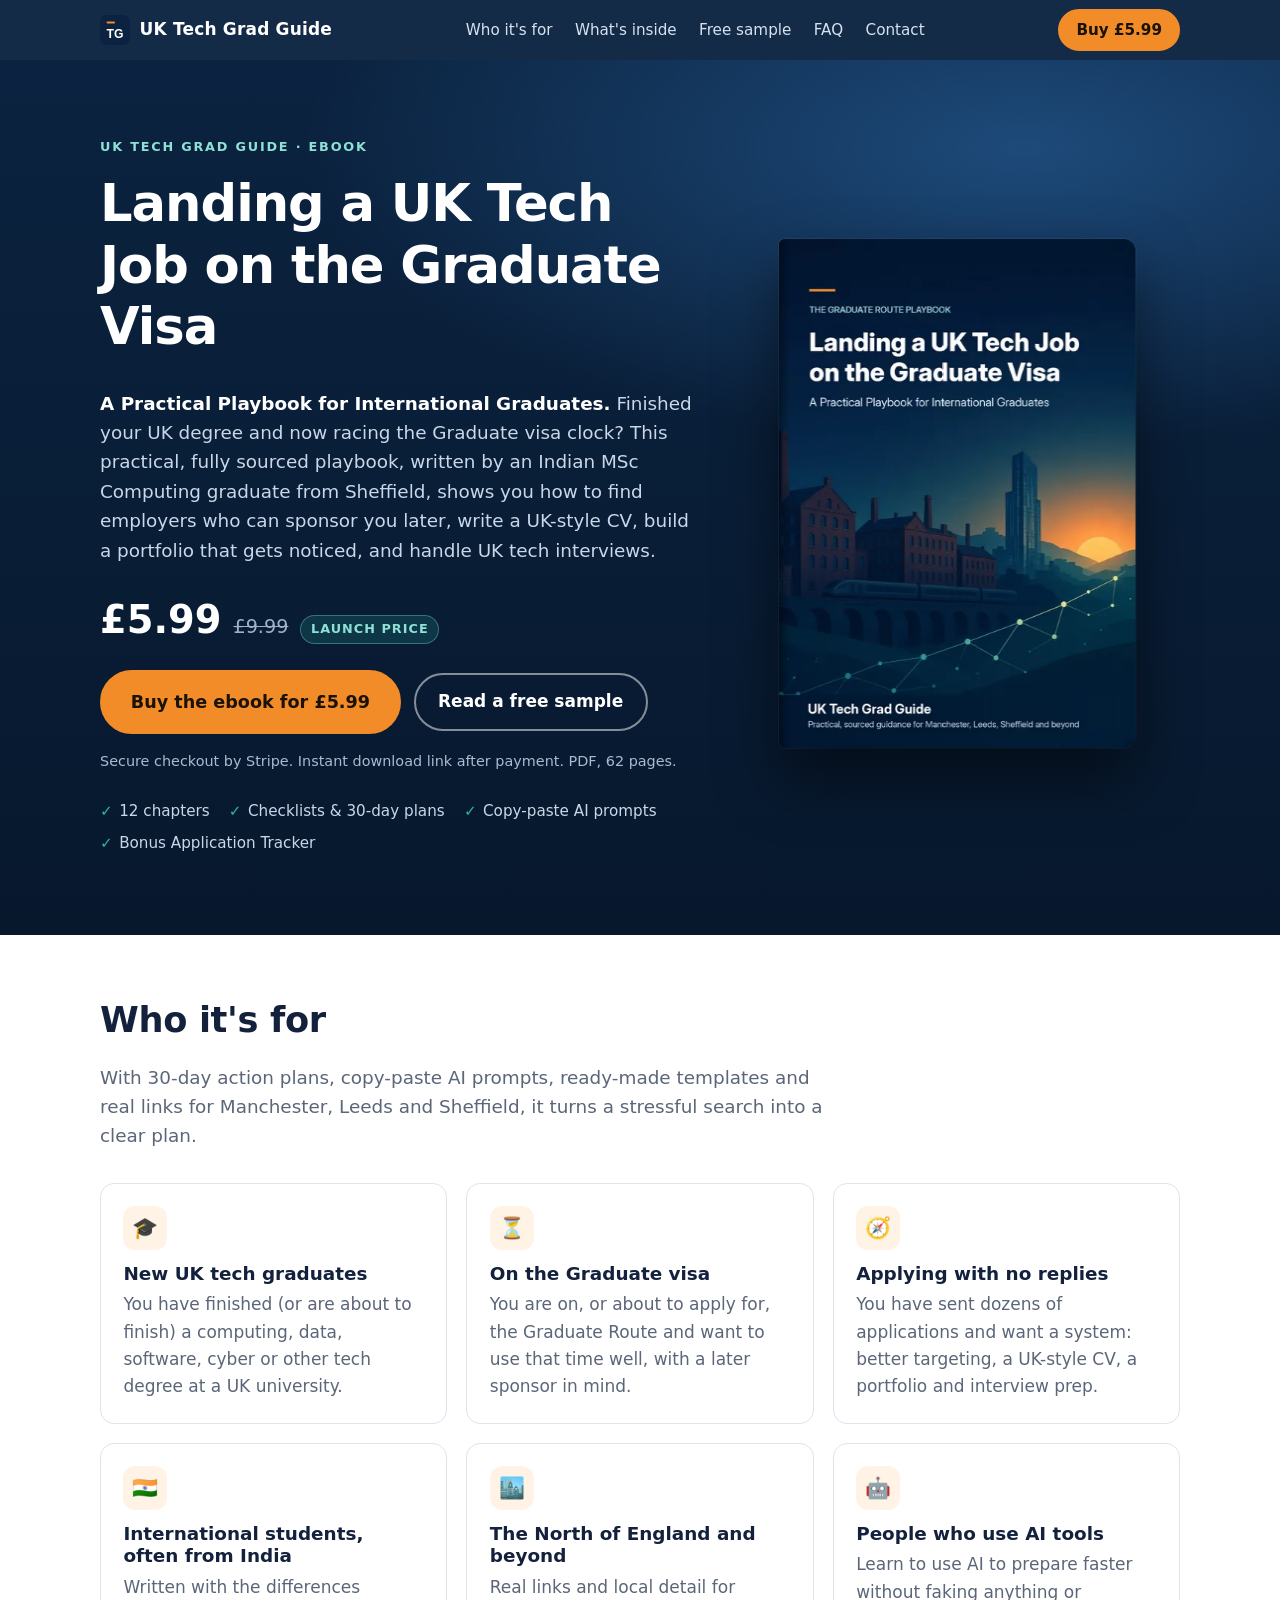
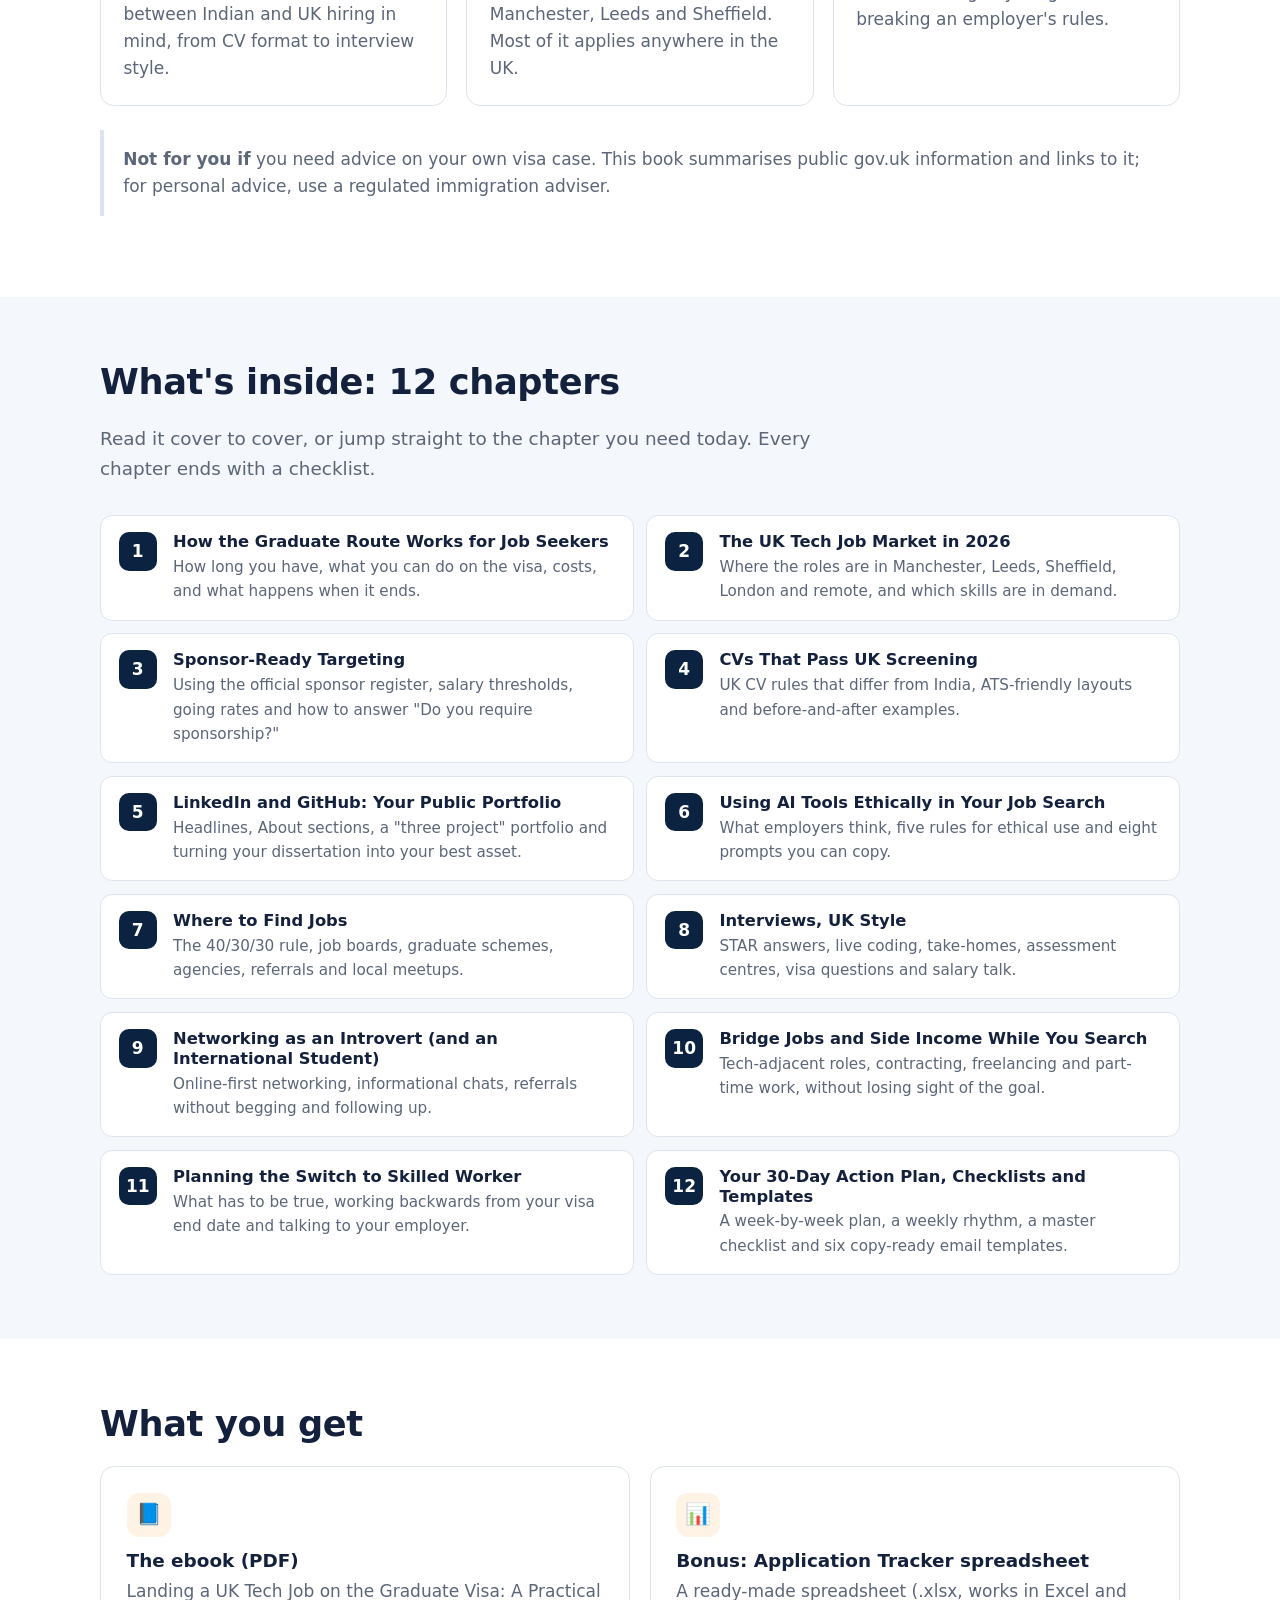
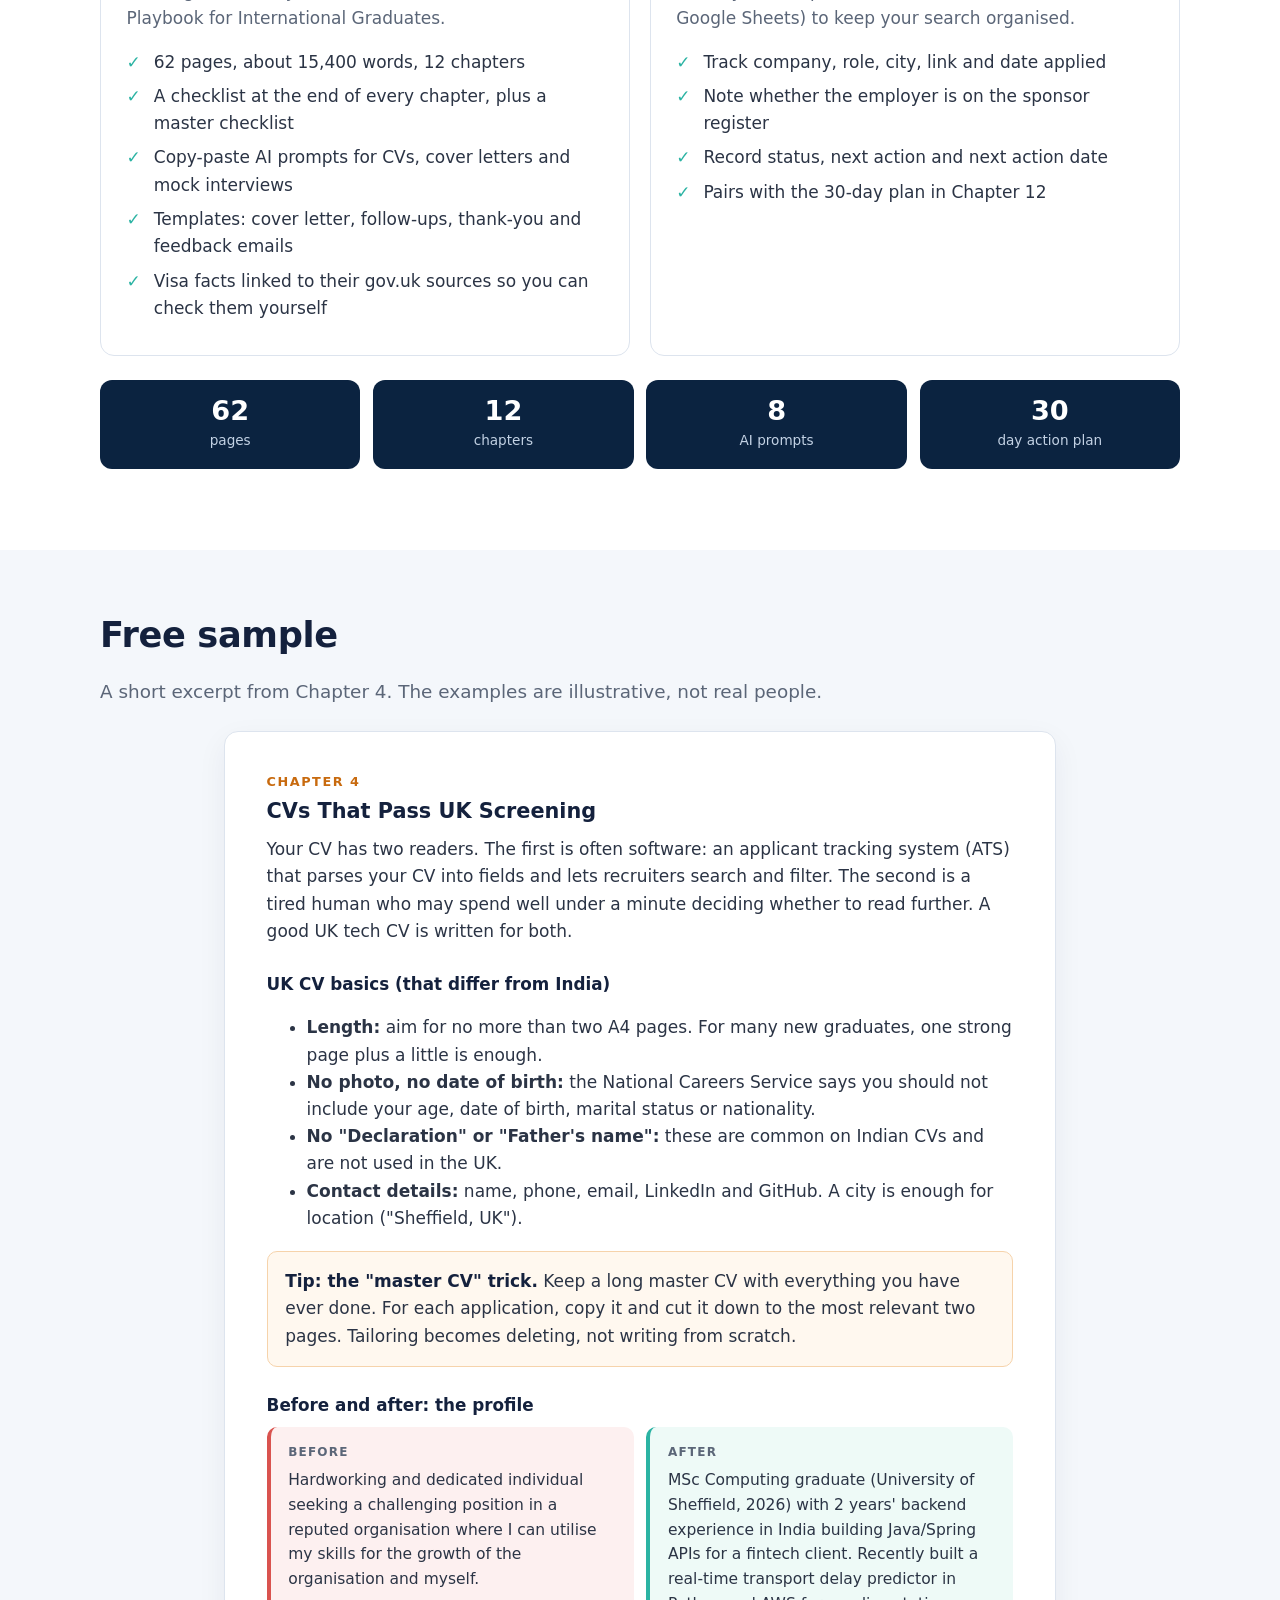
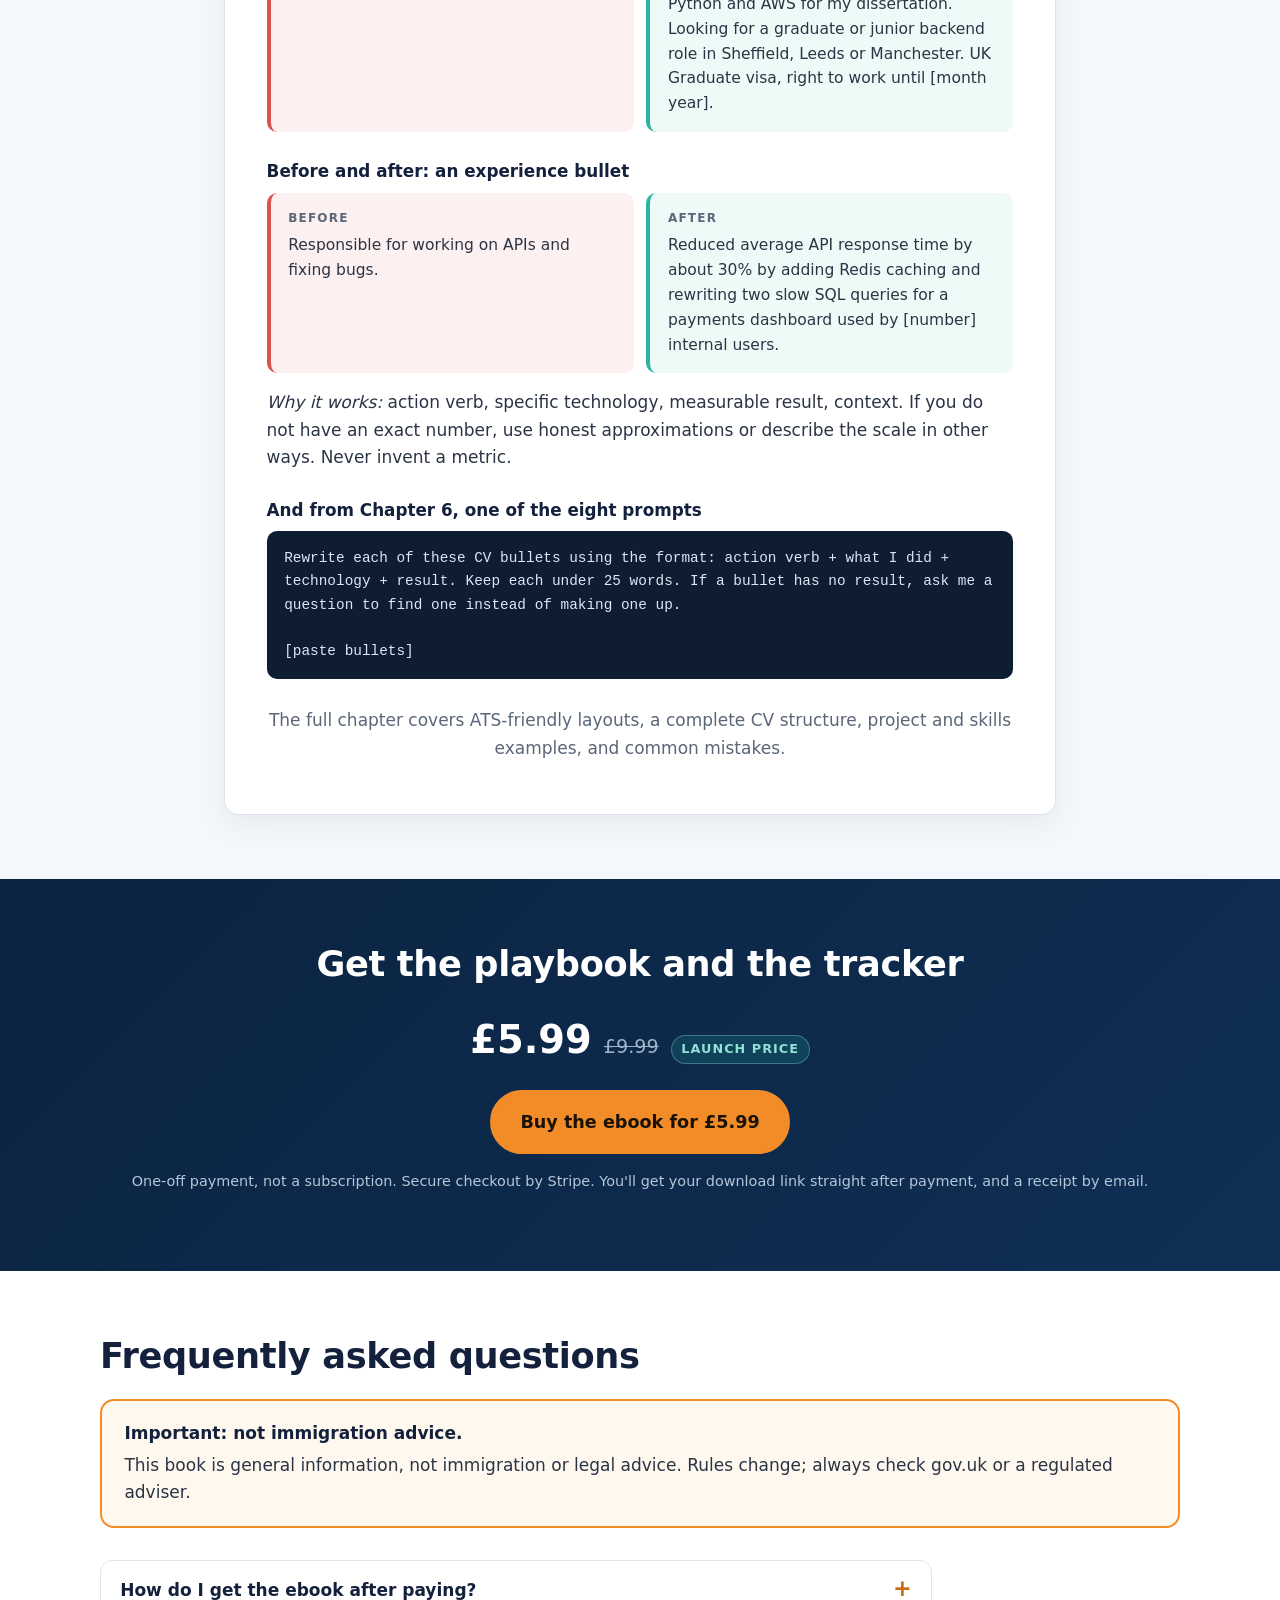
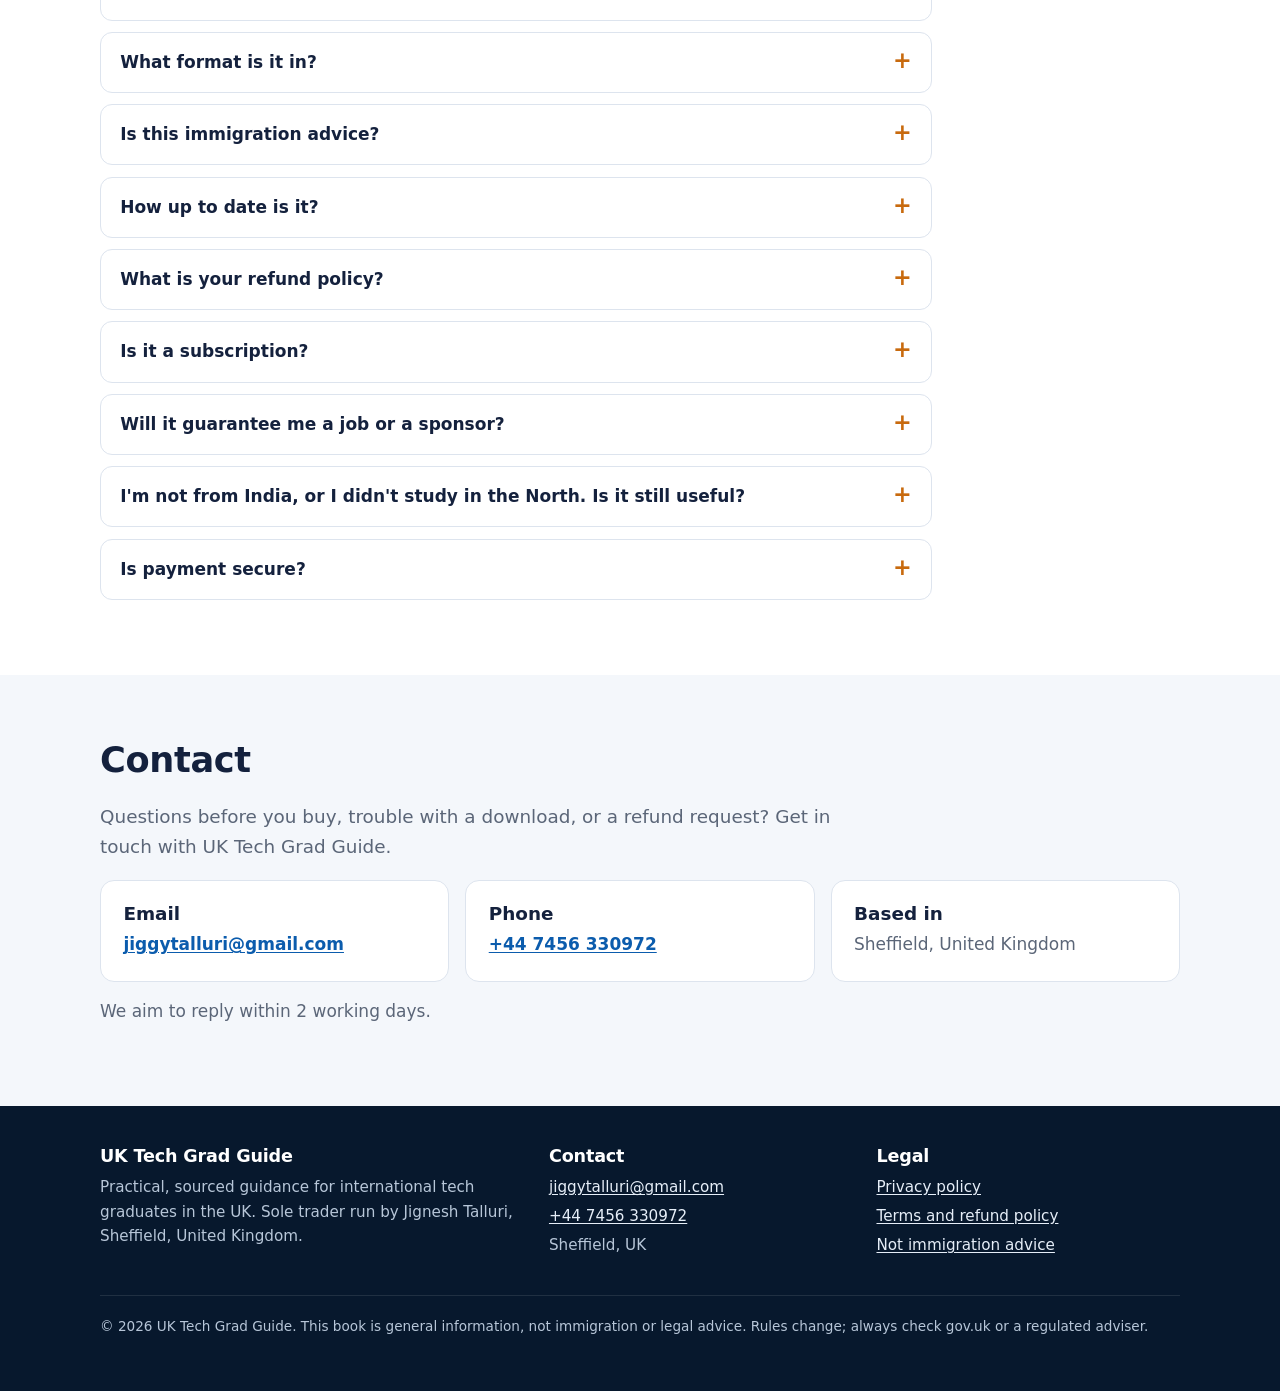
==== commit 1691bd01: "Update the ebook launch price to £5.99 and the Stripe payment link. Leave the struck-through £9.99 r" ====
--- a/index.html
+++ b/index.html
@@ -4,7 +4,7 @@
 <meta charset="utf-8">
 <meta name="viewport" content="width=device-width, initial-scale=1">
 <title>UK Tech Grad Guide: Graduate Visa Tech Job Ebook</title>
-<meta name="description" content="UK Tech Grad Guide: a practical, fully sourced 62-page ebook for international graduates looking for a UK tech job on the Graduate visa. CVs, portfolios, sponsors, interviews and 30-day plans. £6.99 launch price.">
+<meta name="description" content="UK Tech Grad Guide: a practical, fully sourced 62-page ebook for international graduates looking for a UK tech job on the Graduate visa. CVs, portfolios, sponsors, interviews and 30-day plans. £5.99 launch price.">
 <meta name="theme-color" content="#0b2340">
 <link rel="icon" href="assets/favicon.svg" type="image/svg+xml">
 <link rel="stylesheet" href="assets/style.css">
@@ -16,7 +16,7 @@
 <meta property="og:image" content="https://jiggytalluri-debug.github.io/uktechgradguide/assets/og-image.jpg">
 <meta name="twitter:card" content="summary_large_image">
 <script type="application/ld+json">
-{"@context":"https://schema.org","@type":"Product","name":"Landing a UK Tech Job on the Graduate Visa: A Practical Playbook for International Graduates","description":"62-page PDF ebook with 12 chapters, checklists, AI prompts, templates and a bonus Application Tracker spreadsheet.","image":"assets/cover-800.jpg","brand":{"@type":"Brand","name":"UK Tech Grad Guide"},"offers":{"@type":"Offer","price":"6.99","priceCurrency":"GBP","availability":"https://schema.org/InStock","url":"STRIPE_PAYMENT_LINK","seller":{"@type":"Organization","name":"UK Tech Grad Guide"}}}
+{"@context":"https://schema.org","@type":"Product","name":"Landing a UK Tech Job on the Graduate Visa: A Practical Playbook for International Graduates","description":"62-page PDF ebook with 12 chapters, checklists, AI prompts, templates and a bonus Application Tracker spreadsheet.","image":"assets/cover-800.jpg","brand":{"@type":"Brand","name":"UK Tech Grad Guide"},"offers":{"@type":"Offer","price":"5.99","priceCurrency":"GBP","availability":"https://schema.org/InStock","url":"https://buy.stripe.com/5kQ4gB0lZ8hfbin55F3wQ01","seller":{"@type":"Organization","name":"UK Tech Grad Guide"}}}
 </script>
 </head>
 <body>
@@ -35,7 +35,7 @@
       <a href="#faq">FAQ</a>
       <a href="#contact">Contact</a>
     </nav>
-    <a class="btn btn-sm" href="STRIPE_PAYMENT_LINK">Buy £6.99</a>
+    <a class="btn btn-sm" href="https://buy.stripe.com/5kQ4gB0lZ8hfbin55F3wQ01">Buy £5.99</a>
   </div>
 </header>
 
@@ -47,13 +47,13 @@
       <h1 id="hero-title">Landing a UK Tech Job on the Graduate Visa</h1>
       <p class="sub"><span class="brandline">A Practical Playbook for International Graduates.</span> Finished your UK degree and now racing the Graduate visa clock? This practical, fully sourced playbook, written by an Indian MSc Computing graduate from Sheffield, shows you how to find employers who can sponsor you later, write a UK-style CV, build a portfolio that gets noticed, and handle UK tech interviews.</p>
       <div class="price">
-        <span class="visually-hidden">Launch price £6.99, usual price £9.99.</span>
-        <span class="now" aria-hidden="true">£6.99</span>
+        <span class="visually-hidden">Launch price £5.99, usual price £9.99.</span>
+        <span class="now" aria-hidden="true">£5.99</span>
         <s class="was" aria-hidden="true">£9.99</s>
         <span class="tag" aria-hidden="true">Launch price</span>
       </div>
       <div class="cta-row">
-        <a class="btn btn-lg" href="STRIPE_PAYMENT_LINK">Buy the ebook for £6.99</a>
+        <a class="btn btn-lg" href="https://buy.stripe.com/5kQ4gB0lZ8hfbin55F3wQ01">Buy the ebook for £5.99</a>
         <a class="btn btn-ghost" href="#sample">Read a free sample</a>
       </div>
       <p class="fine">Secure checkout by Stripe. Instant download link after payment. PDF, 62 pages.</p>
@@ -187,12 +187,12 @@
   <div class="wrap">
     <h2 id="buy-title">Get the playbook and the tracker</h2>
     <div class="price">
-        <span class="visually-hidden">Launch price £6.99, usual price £9.99.</span>
-      <span class="now" aria-hidden="true">£6.99</span>
+        <span class="visually-hidden">Launch price £5.99, usual price £9.99.</span>
+      <span class="now" aria-hidden="true">£5.99</span>
       <s class="was" aria-hidden="true">£9.99</s>
       <span class="tag" aria-hidden="true">Launch price</span>
     </div>
-    <a class="btn btn-lg" href="STRIPE_PAYMENT_LINK">Buy the ebook for £6.99</a>
+    <a class="btn btn-lg" href="https://buy.stripe.com/5kQ4gB0lZ8hfbin55F3wQ01">Buy the ebook for £5.99</a>
     <p class="fine">One-off payment, not a subscription. Secure checkout by Stripe. You'll get your download link straight after payment, and a receipt by email.</p>
   </div>
 </section>
@@ -288,8 +288,8 @@
 </footer>
 
 <div class="mobile-buy" id="mobileBuy" aria-hidden="true">
-  <span class="p">£6.99<s>£9.99</s></span>
-  <a class="btn btn-sm" href="STRIPE_PAYMENT_LINK" tabindex="-1">Buy the ebook</a>
+  <span class="p">£5.99<s>£9.99</s></span>
+  <a class="btn btn-sm" href="https://buy.stripe.com/5kQ4gB0lZ8hfbin55F3wQ01" tabindex="-1">Buy the ebook</a>
 </div>
 
 <script src="assets/site.js" defer></script>
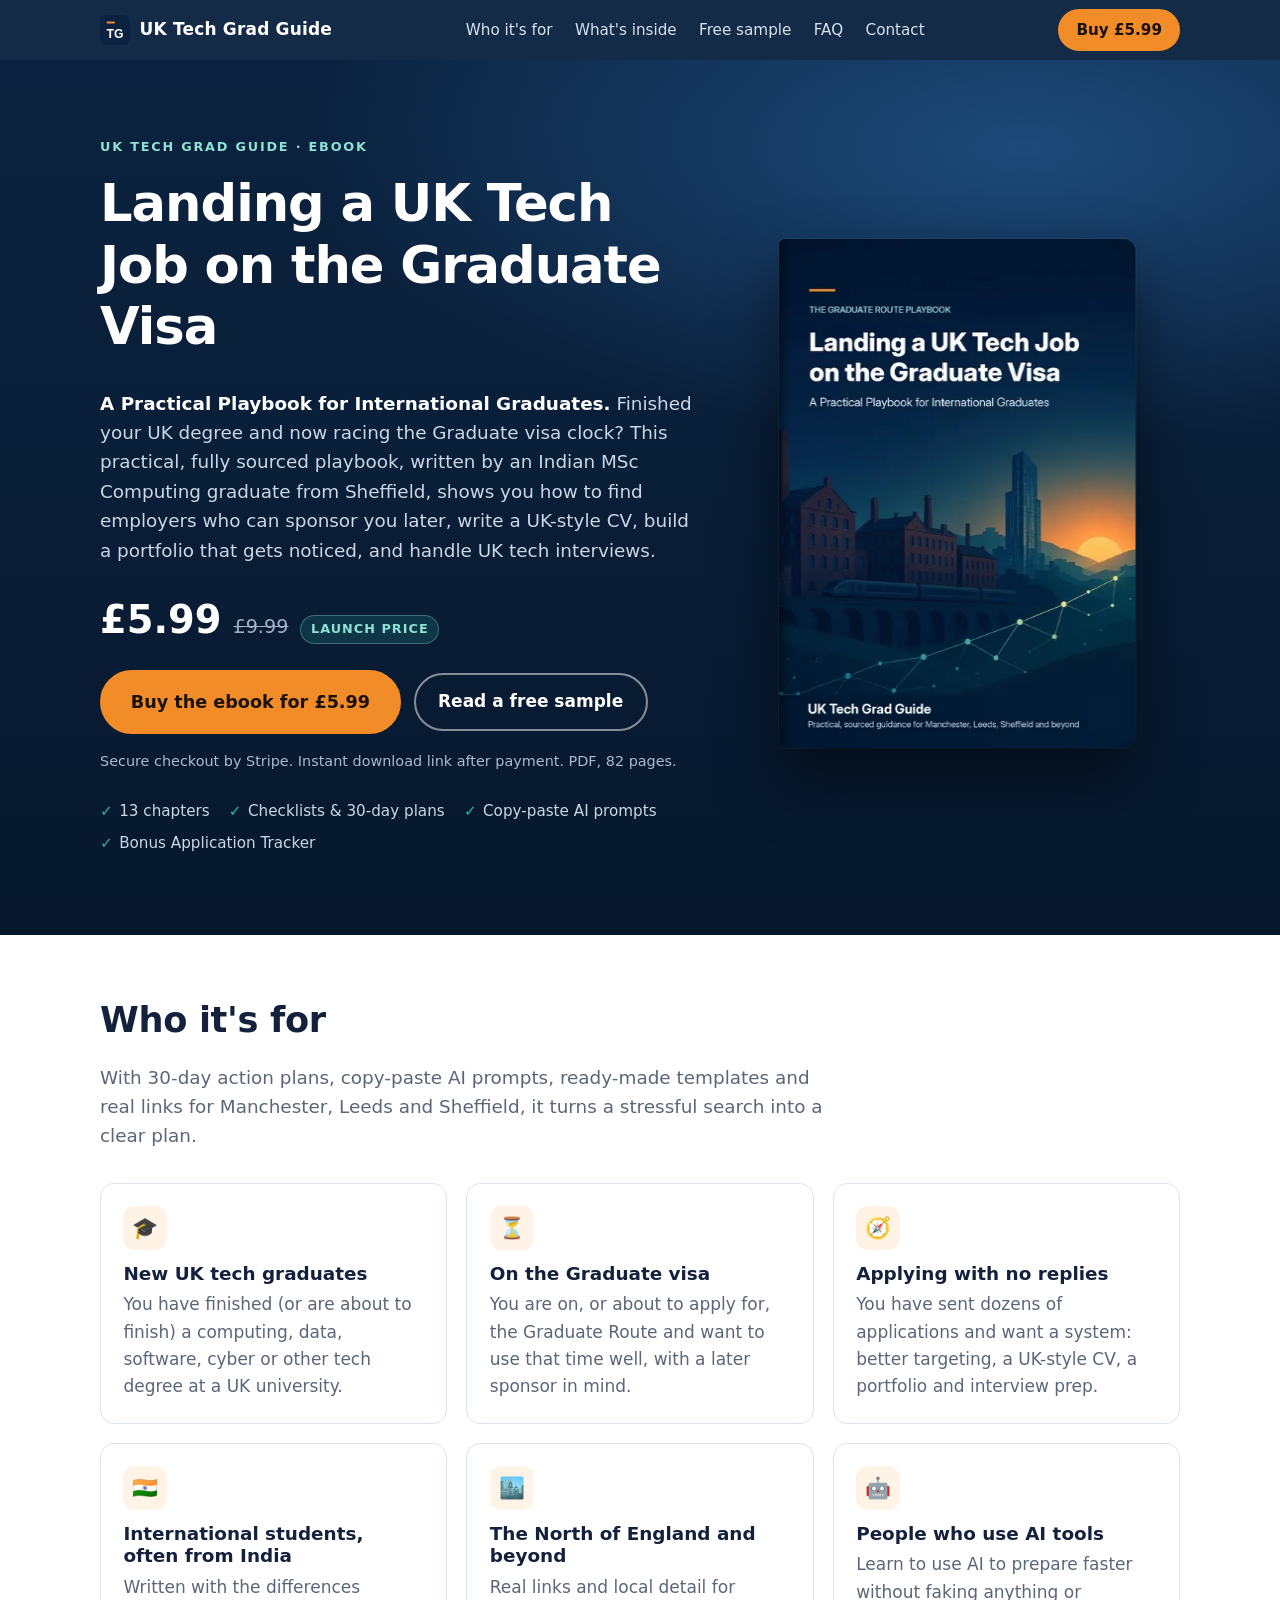
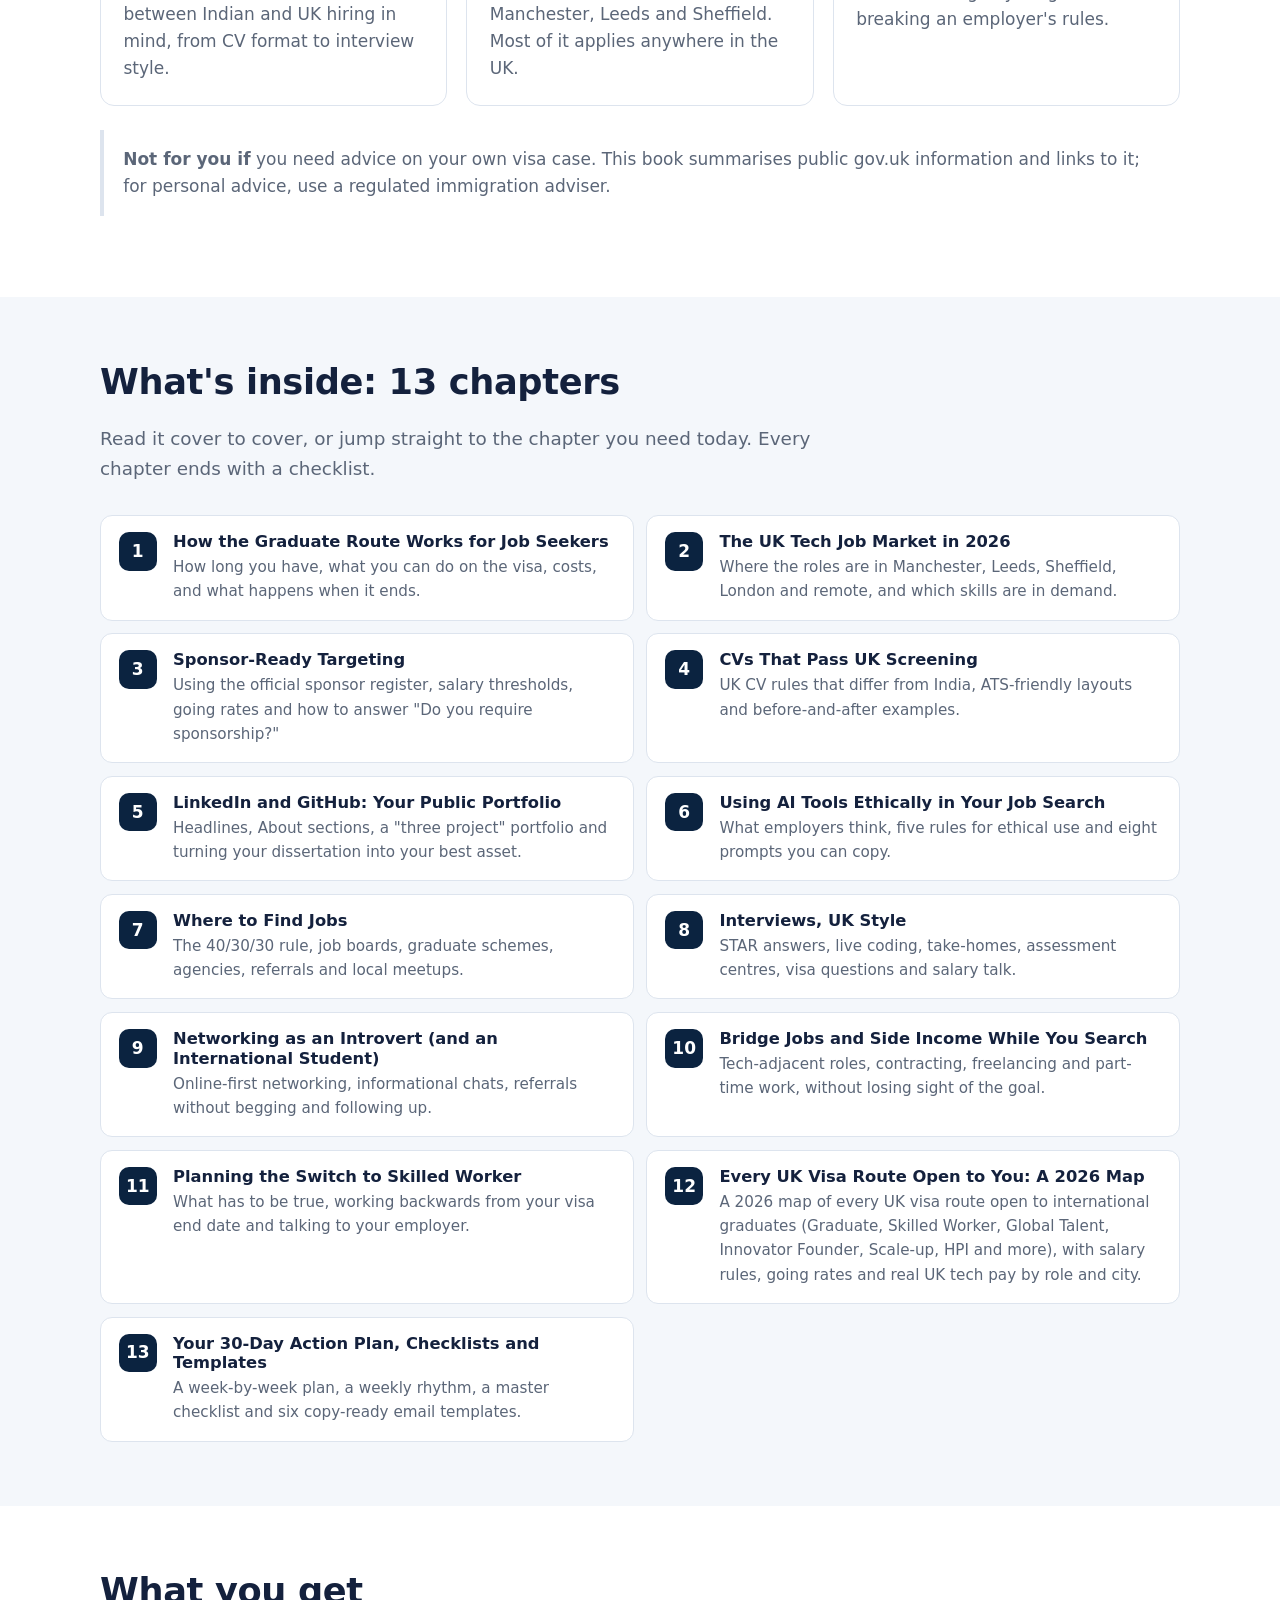
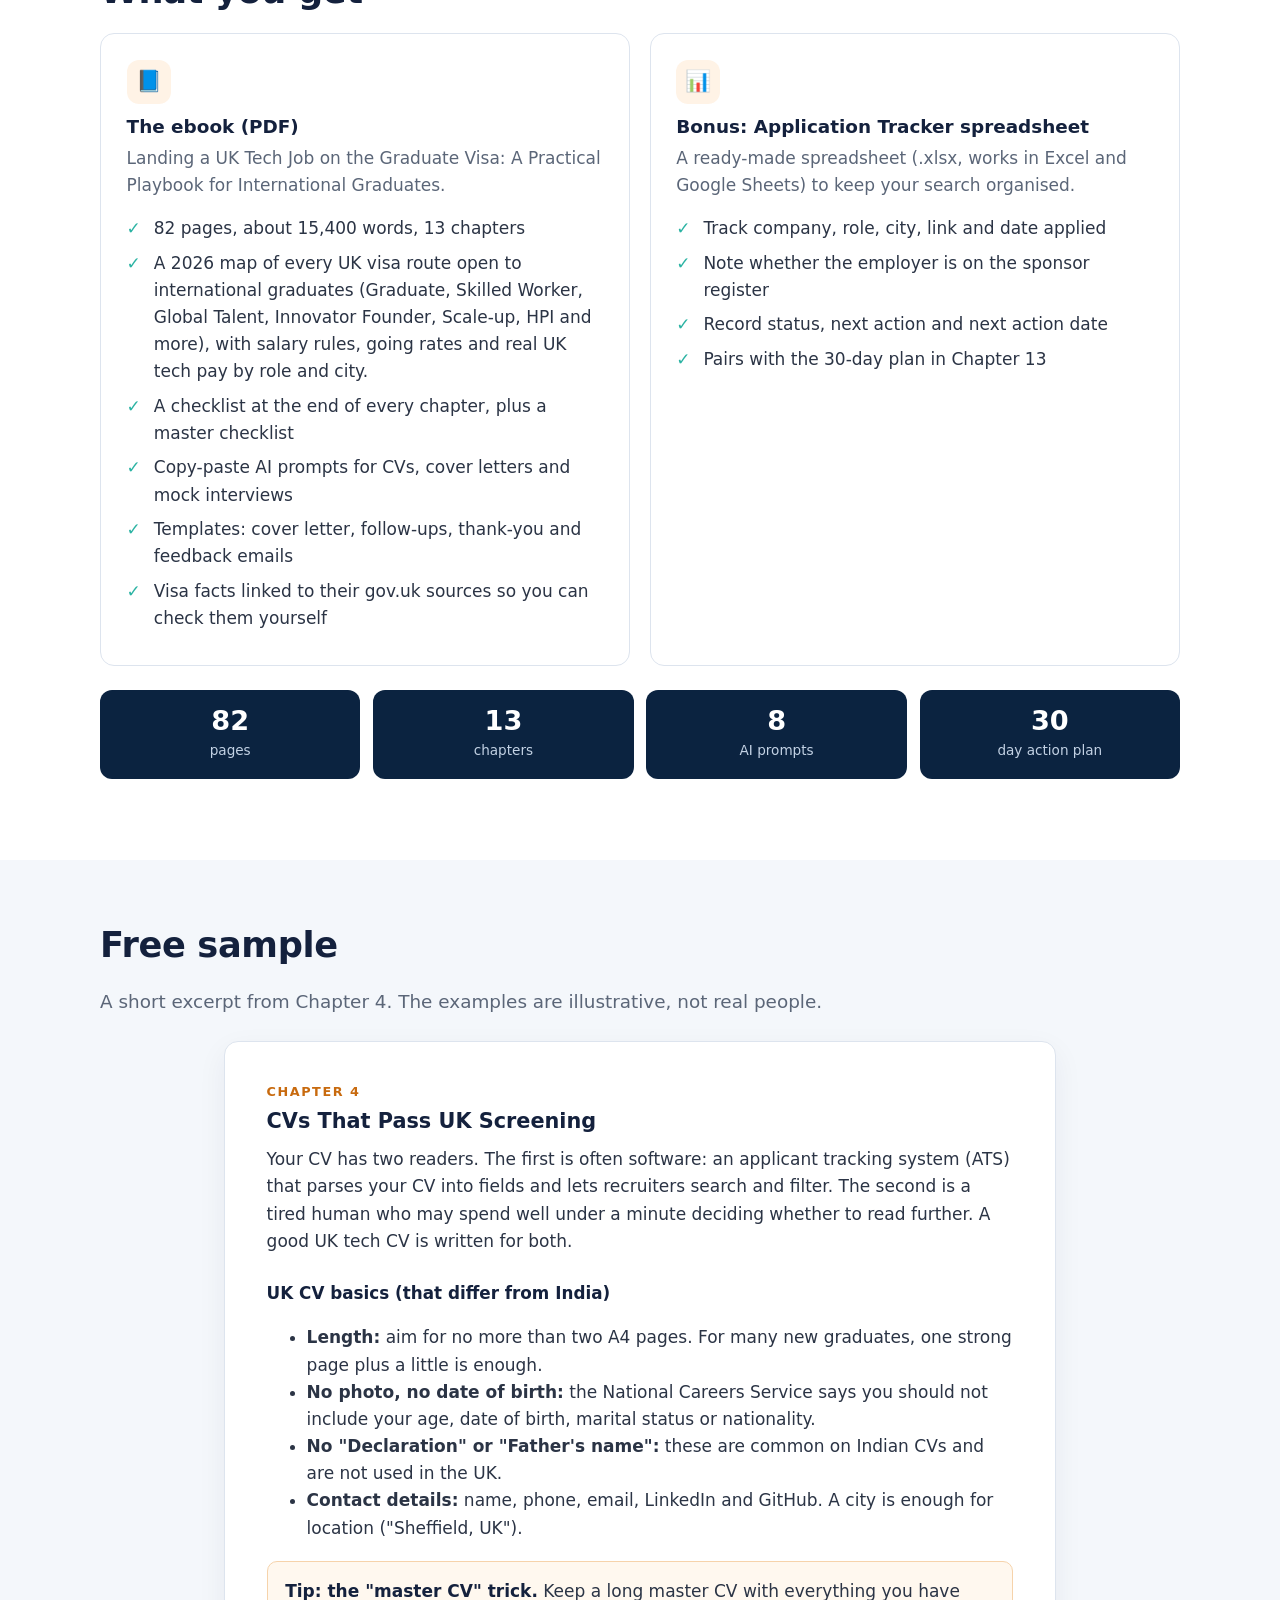
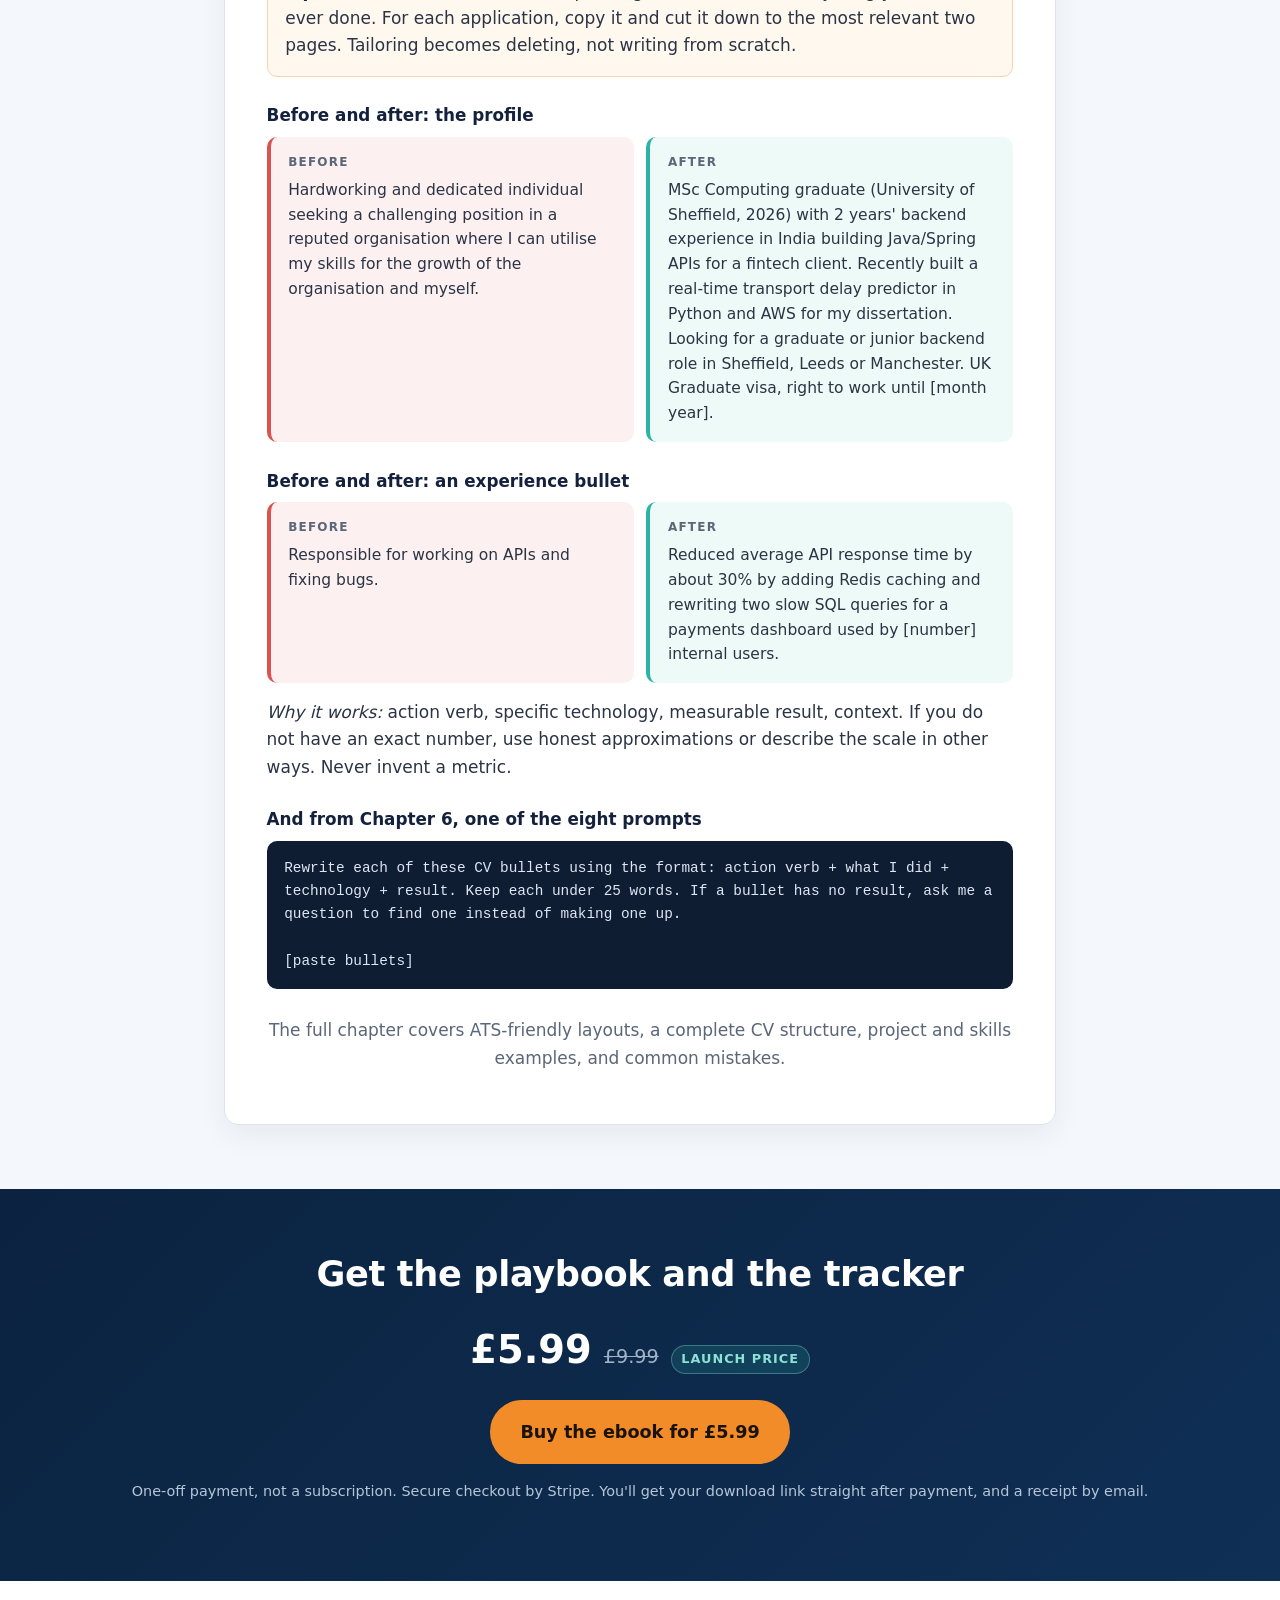
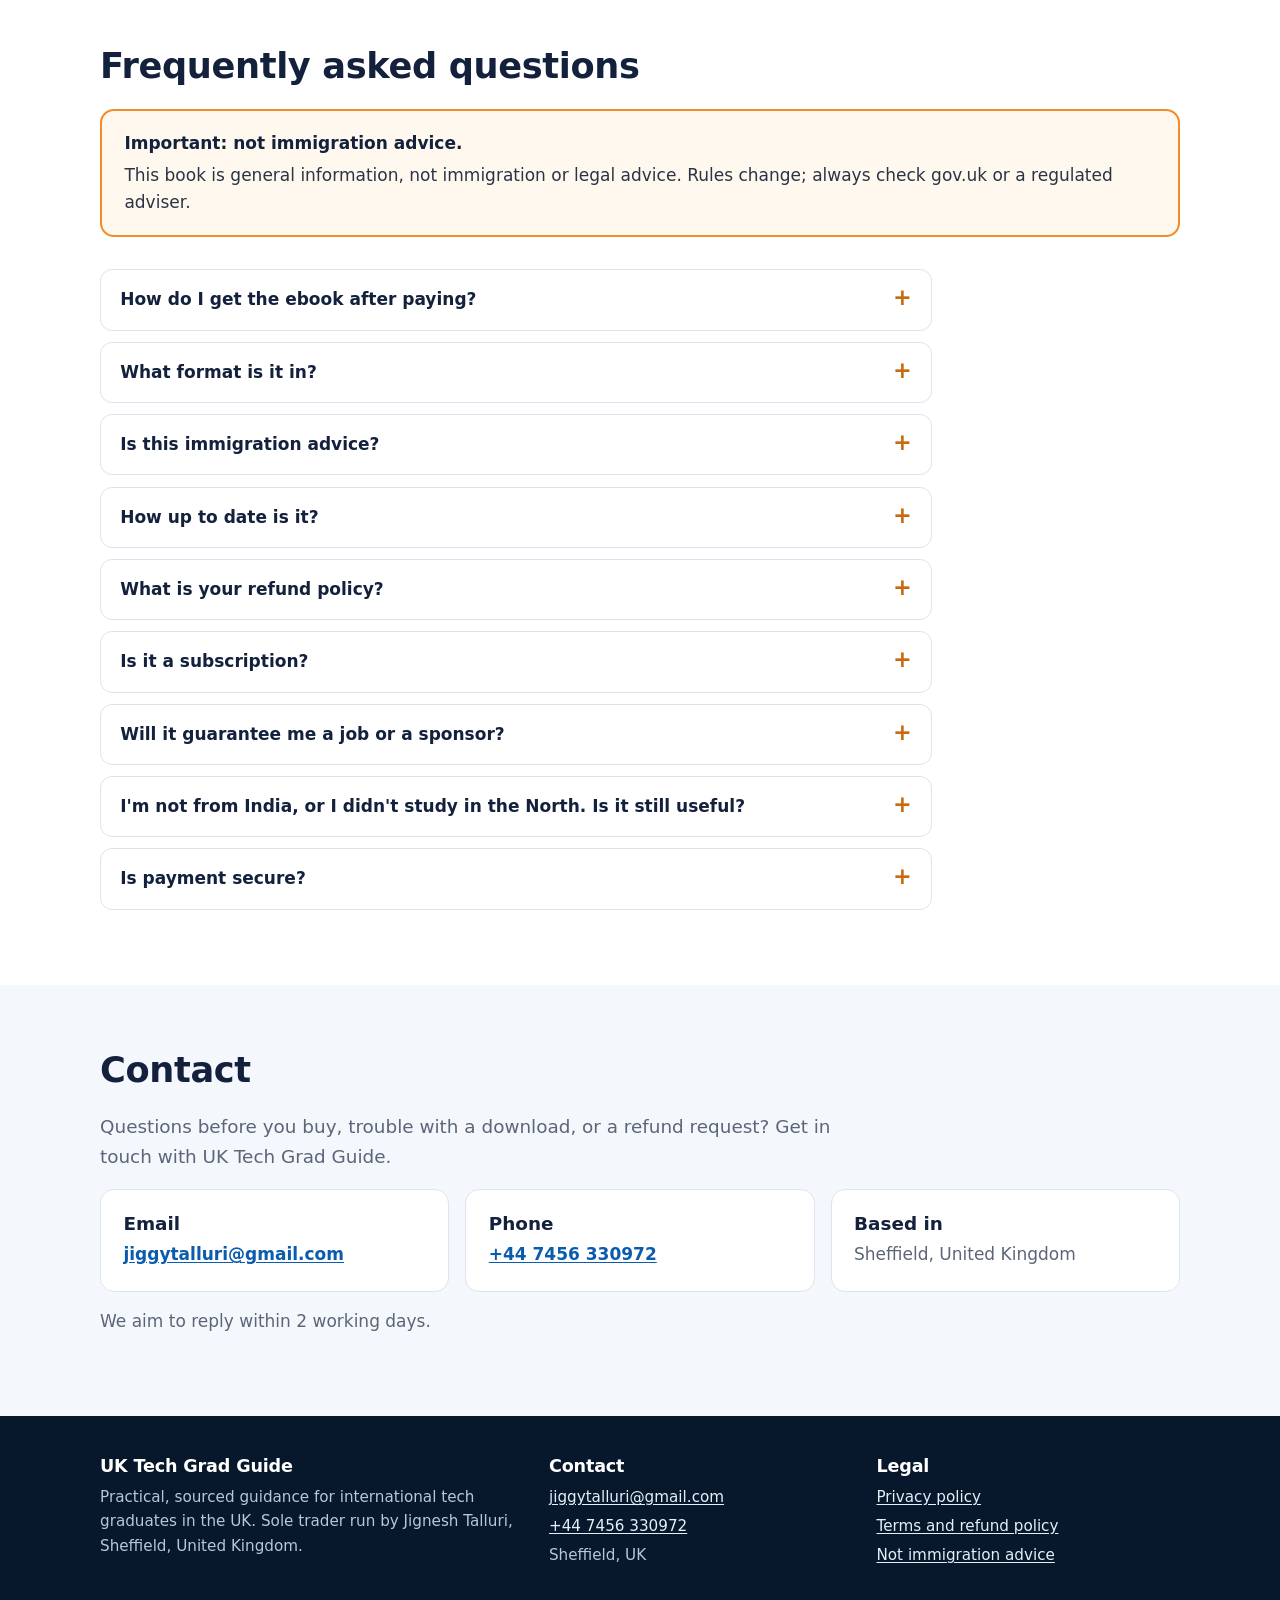
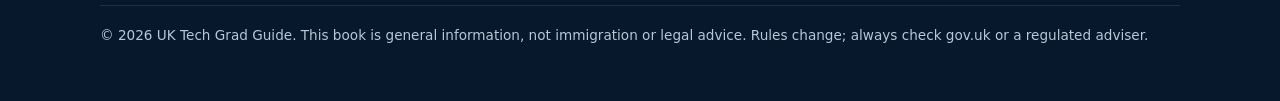
==== commit d593b540: "Update the sales copy for the expanded 82-page, 13-chapter ebook. Add the 2026 visa-route chapter an" ====
--- a/index.html
+++ b/index.html
@@ -4,7 +4,7 @@
 <meta charset="utf-8">
 <meta name="viewport" content="width=device-width, initial-scale=1">
 <title>UK Tech Grad Guide: Graduate Visa Tech Job Ebook</title>
-<meta name="description" content="UK Tech Grad Guide: a practical, fully sourced 62-page ebook for international graduates looking for a UK tech job on the Graduate visa. CVs, portfolios, sponsors, interviews and 30-day plans. £5.99 launch price.">
+<meta name="description" content="UK Tech Grad Guide: a practical, fully sourced 82-page ebook for international graduates looking for a UK tech job on the Graduate visa. CVs, portfolios, sponsors, interviews and 30-day plans. £5.99 launch price.">
 <meta name="theme-color" content="#0b2340">
 <link rel="icon" href="assets/favicon.svg" type="image/svg+xml">
 <link rel="stylesheet" href="assets/style.css">
@@ -12,11 +12,11 @@
 <meta property="og:type" content="product">
 <meta property="og:site_name" content="UK Tech Grad Guide">
 <meta property="og:title" content="Landing a UK Tech Job on the Graduate Visa | UK Tech Grad Guide">
-<meta property="og:description" content="A practical, fully sourced playbook for international graduates on the UK Graduate visa. 62-page PDF + Application Tracker.">
+<meta property="og:description" content="A practical, fully sourced playbook for international graduates on the UK Graduate visa. 82-page PDF + Application Tracker.">
 <meta property="og:image" content="https://jiggytalluri-debug.github.io/uktechgradguide/assets/og-image.jpg">
 <meta name="twitter:card" content="summary_large_image">
 <script type="application/ld+json">
-{"@context":"https://schema.org","@type":"Product","name":"Landing a UK Tech Job on the Graduate Visa: A Practical Playbook for International Graduates","description":"62-page PDF ebook with 12 chapters, checklists, AI prompts, templates and a bonus Application Tracker spreadsheet.","image":"assets/cover-800.jpg","brand":{"@type":"Brand","name":"UK Tech Grad Guide"},"offers":{"@type":"Offer","price":"5.99","priceCurrency":"GBP","availability":"https://schema.org/InStock","url":"https://buy.stripe.com/5kQ4gB0lZ8hfbin55F3wQ01","seller":{"@type":"Organization","name":"UK Tech Grad Guide"}}}
+{"@context":"https://schema.org","@type":"Product","name":"Landing a UK Tech Job on the Graduate Visa: A Practical Playbook for International Graduates","description":"82-page PDF ebook with 13 chapters, checklists, AI prompts, templates and a bonus Application Tracker spreadsheet.","image":"assets/cover-800.jpg","brand":{"@type":"Brand","name":"UK Tech Grad Guide"},"offers":{"@type":"Offer","price":"5.99","priceCurrency":"GBP","availability":"https://schema.org/InStock","url":"https://buy.stripe.com/5kQ4gB0lZ8hfbin55F3wQ01","seller":{"@type":"Organization","name":"UK Tech Grad Guide"}}}
 </script>
 </head>
 <body>
@@ -56,9 +56,9 @@
         <a class="btn btn-lg" href="https://buy.stripe.com/5kQ4gB0lZ8hfbin55F3wQ01">Buy the ebook for £5.99</a>
         <a class="btn btn-ghost" href="#sample">Read a free sample</a>
       </div>
-      <p class="fine">Secure checkout by Stripe. Instant download link after payment. PDF, 62 pages.</p>
+      <p class="fine">Secure checkout by Stripe. Instant download link after payment. PDF, 82 pages.</p>
       <ul class="hero-facts">
-        <li>12 chapters</li>
+        <li>13 chapters</li>
         <li>Checklists &amp; 30-day plans</li>
         <li>Copy-paste AI prompts</li>
         <li>Bonus Application Tracker</li>
@@ -91,7 +91,7 @@
 
 <section id="inside" class="section-soft" aria-labelledby="inside-title">
   <div class="wrap">
-    <h2 id="inside-title">What's inside: 12 chapters</h2>
+    <h2 id="inside-title">What's inside: 13 chapters</h2>
     <p class="lead">Read it cover to cover, or jump straight to the chapter you need today. Every chapter ends with a checklist.</p>
     <ol class="chapters">
       <li><span class="num" aria-hidden="true">1</span><div><h3>How the Graduate Route Works for Job Seekers</h3><p>How long you have, what you can do on the visa, costs, and what happens when it ends.</p></div></li>
@@ -105,7 +105,8 @@
       <li><span class="num" aria-hidden="true">9</span><div><h3>Networking as an Introvert (and an International Student)</h3><p>Online-first networking, informational chats, referrals without begging and following up.</p></div></li>
       <li><span class="num" aria-hidden="true">10</span><div><h3>Bridge Jobs and Side Income While You Search</h3><p>Tech-adjacent roles, contracting, freelancing and part-time work, without losing sight of the goal.</p></div></li>
       <li><span class="num" aria-hidden="true">11</span><div><h3>Planning the Switch to Skilled Worker</h3><p>What has to be true, working backwards from your visa end date and talking to your employer.</p></div></li>
-      <li><span class="num" aria-hidden="true">12</span><div><h3>Your 30-Day Action Plan, Checklists and Templates</h3><p>A week-by-week plan, a weekly rhythm, a master checklist and six copy-ready email templates.</p></div></li>
+      <li><span class="num" aria-hidden="true">12</span><div><h3>Every UK Visa Route Open to You: A 2026 Map</h3><p>A 2026 map of every UK visa route open to international graduates (Graduate, Skilled Worker, Global Talent, Innovator Founder, Scale-up, HPI and more), with salary rules, going rates and real UK tech pay by role and city.</p></div></li>
+      <li><span class="num" aria-hidden="true">13</span><div><h3>Your 30-Day Action Plan, Checklists and Templates</h3><p>A week-by-week plan, a weekly rhythm, a master checklist and six copy-ready email templates.</p></div></li>
     </ol>
   </div>
 </section>
@@ -119,7 +120,8 @@
         <h3>The ebook (PDF)</h3>
         <p>Landing a UK Tech Job on the Graduate Visa: A Practical Playbook for International Graduates.</p>
         <ul class="checks">
-          <li>62 pages, about 15,400 words, 12 chapters</li>
+          <li>82 pages, about 15,400 words, 13 chapters</li>
+          <li>A 2026 map of every UK visa route open to international graduates (Graduate, Skilled Worker, Global Talent, Innovator Founder, Scale-up, HPI and more), with salary rules, going rates and real UK tech pay by role and city.</li>
           <li>A checklist at the end of every chapter, plus a master checklist</li>
           <li>Copy-paste AI prompts for CVs, cover letters and mock interviews</li>
           <li>Templates: cover letter, follow-ups, thank-you and feedback emails</li>
@@ -134,13 +136,13 @@
           <li>Track company, role, city, link and date applied</li>
           <li>Note whether the employer is on the sponsor register</li>
           <li>Record status, next action and next action date</li>
-          <li>Pairs with the 30-day plan in Chapter 12</li>
+          <li>Pairs with the 30-day plan in Chapter 13</li>
         </ul>
       </div>
     </div>
     <ul class="stats">
-      <li class="stat"><b>62</b><span>pages</span></li>
-      <li class="stat"><b>12</b><span>chapters</span></li>
+      <li class="stat"><b>82</b><span>pages</span></li>
+      <li class="stat"><b>13</b><span>chapters</span></li>
       <li class="stat"><b>8</b><span>AI prompts</span></li>
       <li class="stat"><b>30</b><span>day action plan</span></li>
     </ul>
@@ -211,7 +213,7 @@
       </details>
       <details>
         <summary>What format is it in?</summary>
-        <div class="ans"><p>The ebook is a 62-page PDF that works on phones, tablets, laptops and e-readers that open PDFs. The bonus tracker is an .xlsx spreadsheet that opens in Excel, Google Sheets, Numbers or LibreOffice.</p></div>
+        <div class="ans"><p>The ebook is an 82-page PDF that works on phones, tablets, laptops and e-readers that open PDFs. The bonus tracker is an .xlsx spreadsheet that opens in Excel, Google Sheets, Numbers or LibreOffice.</p></div>
       </details>
       <details>
         <summary>Is this immigration advice?</summary>
